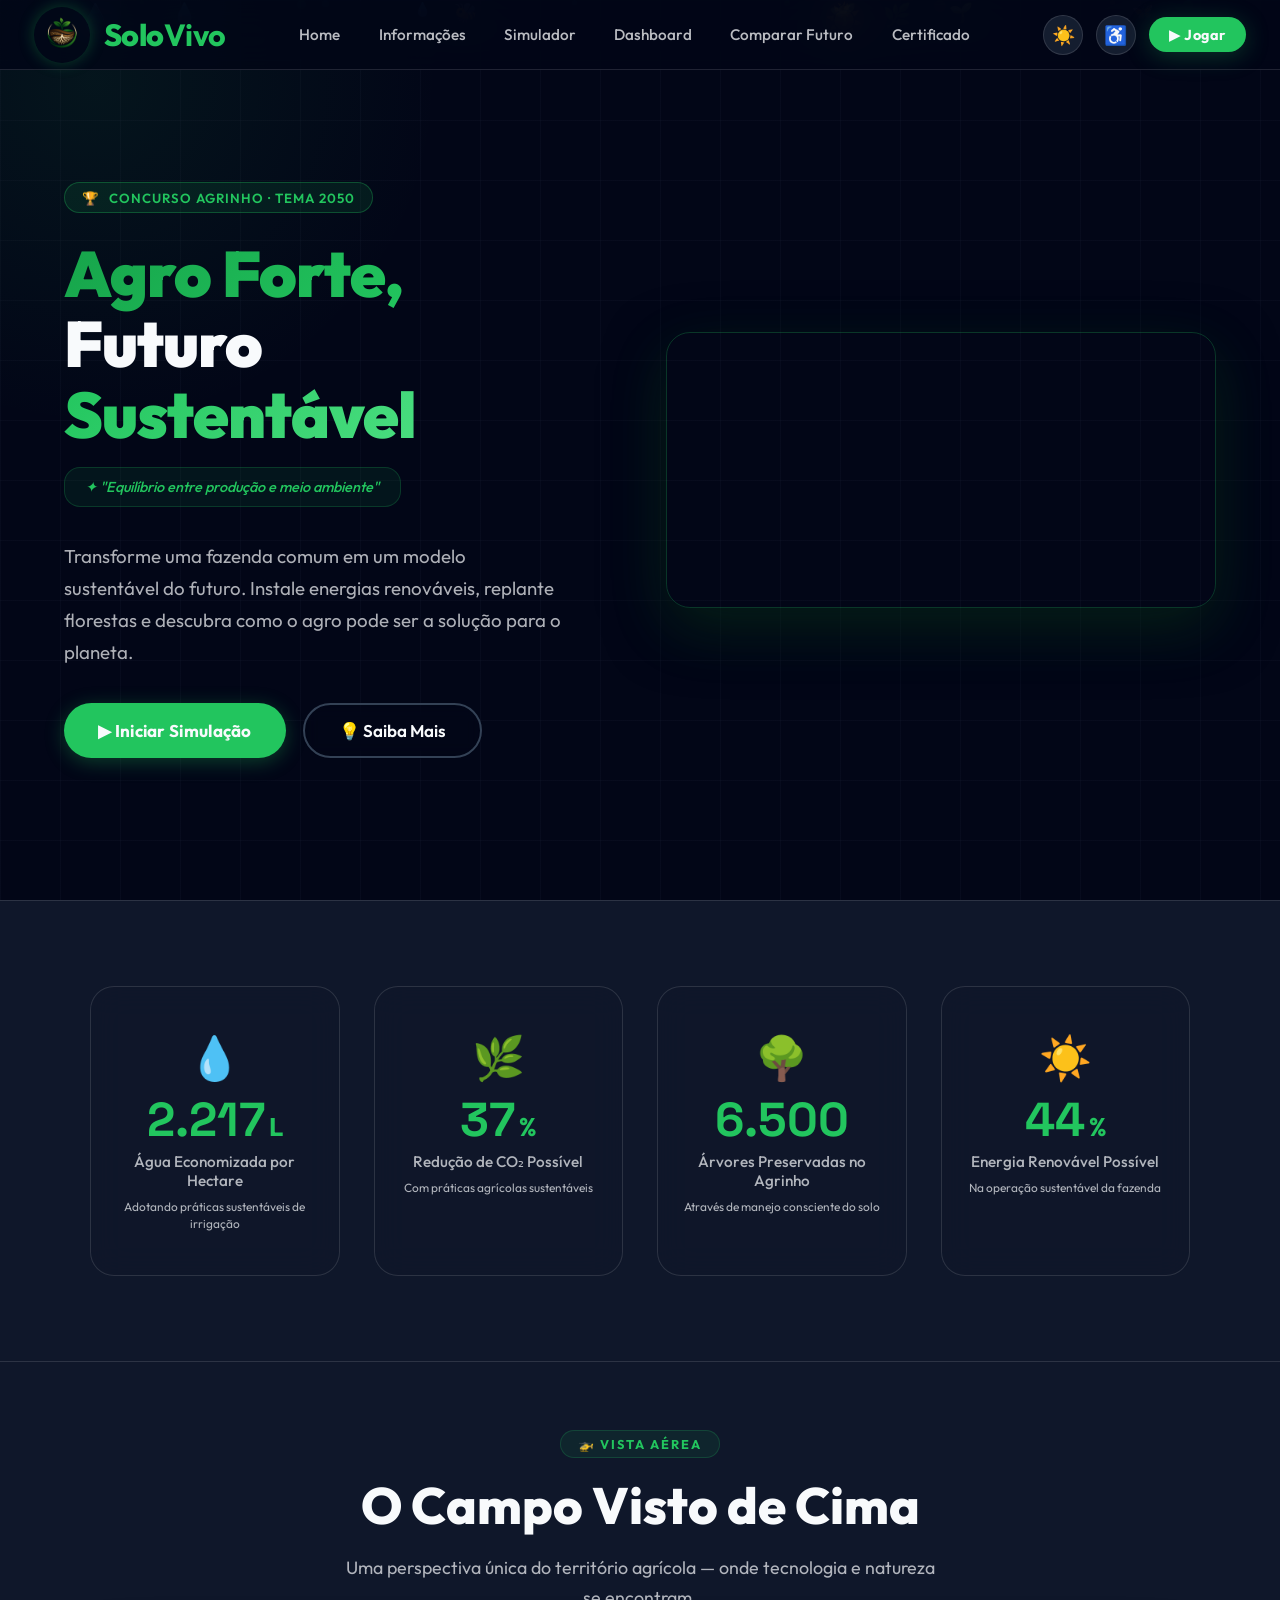
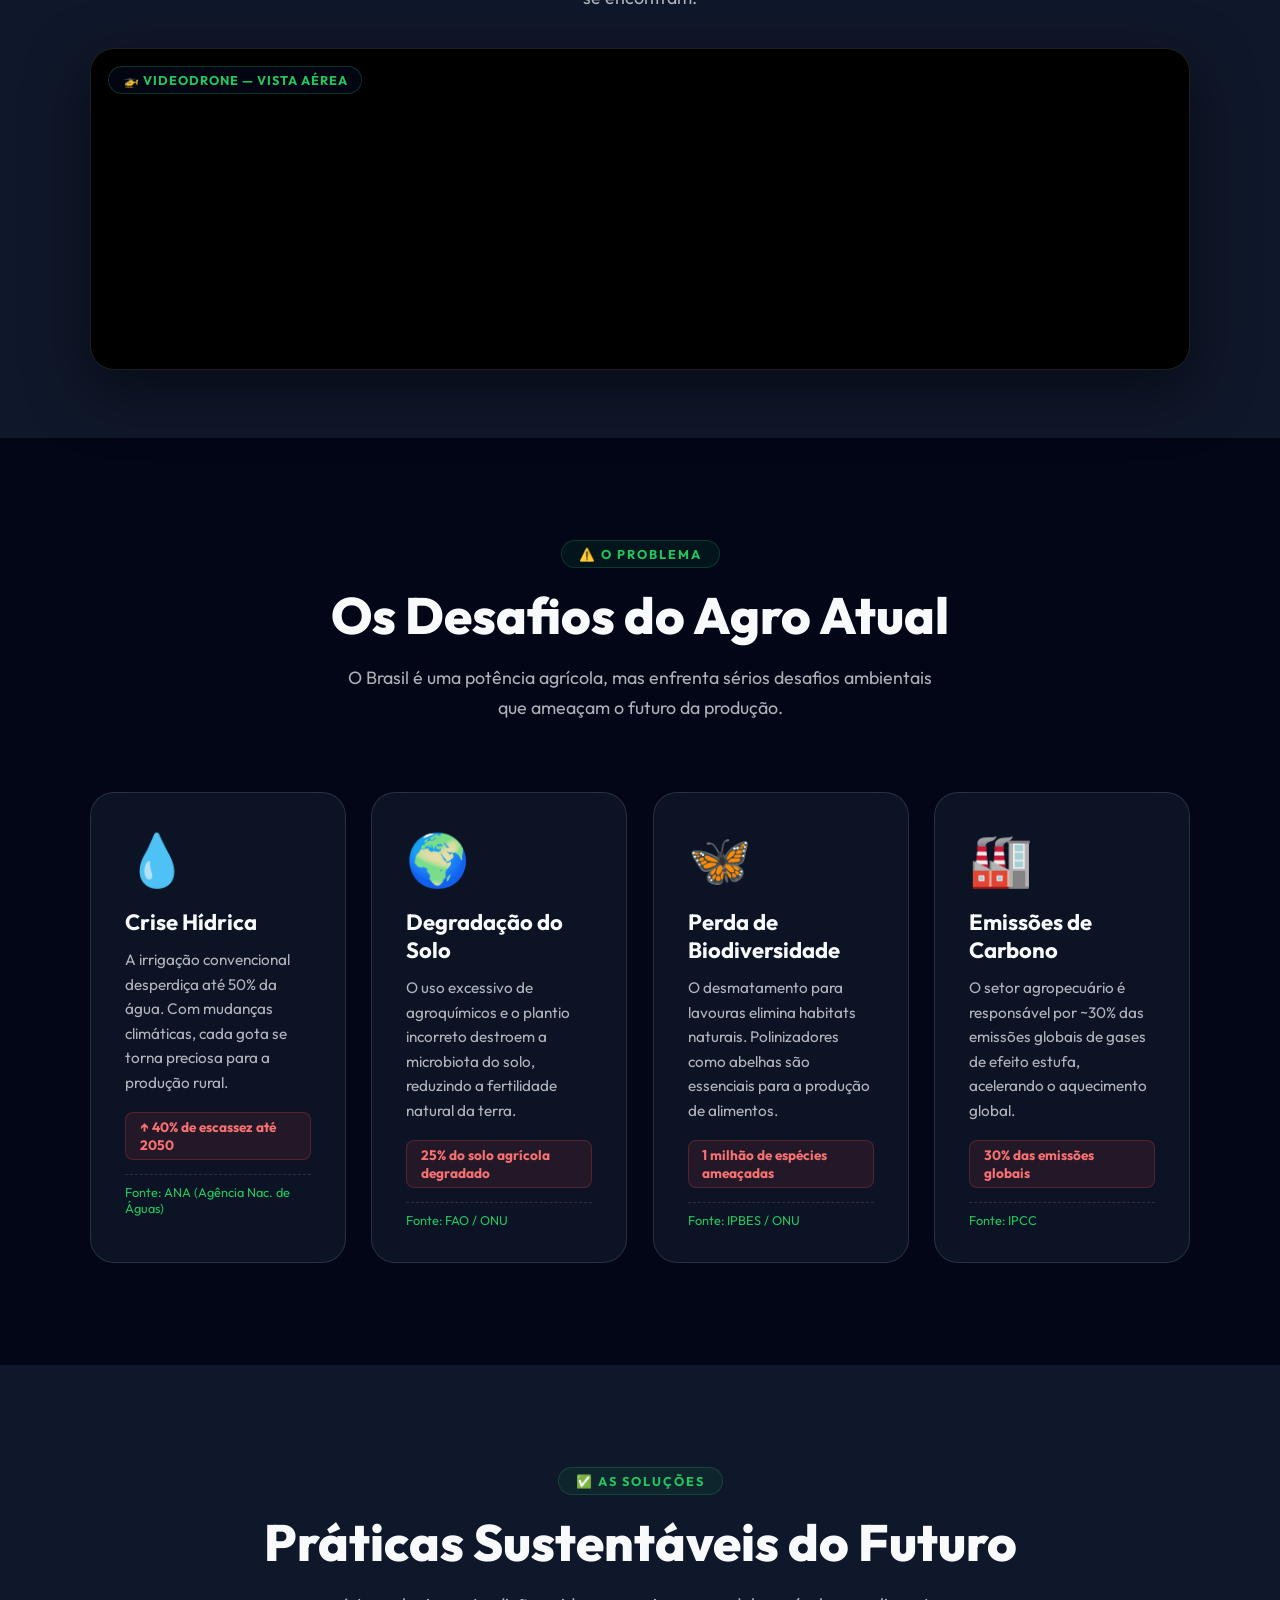
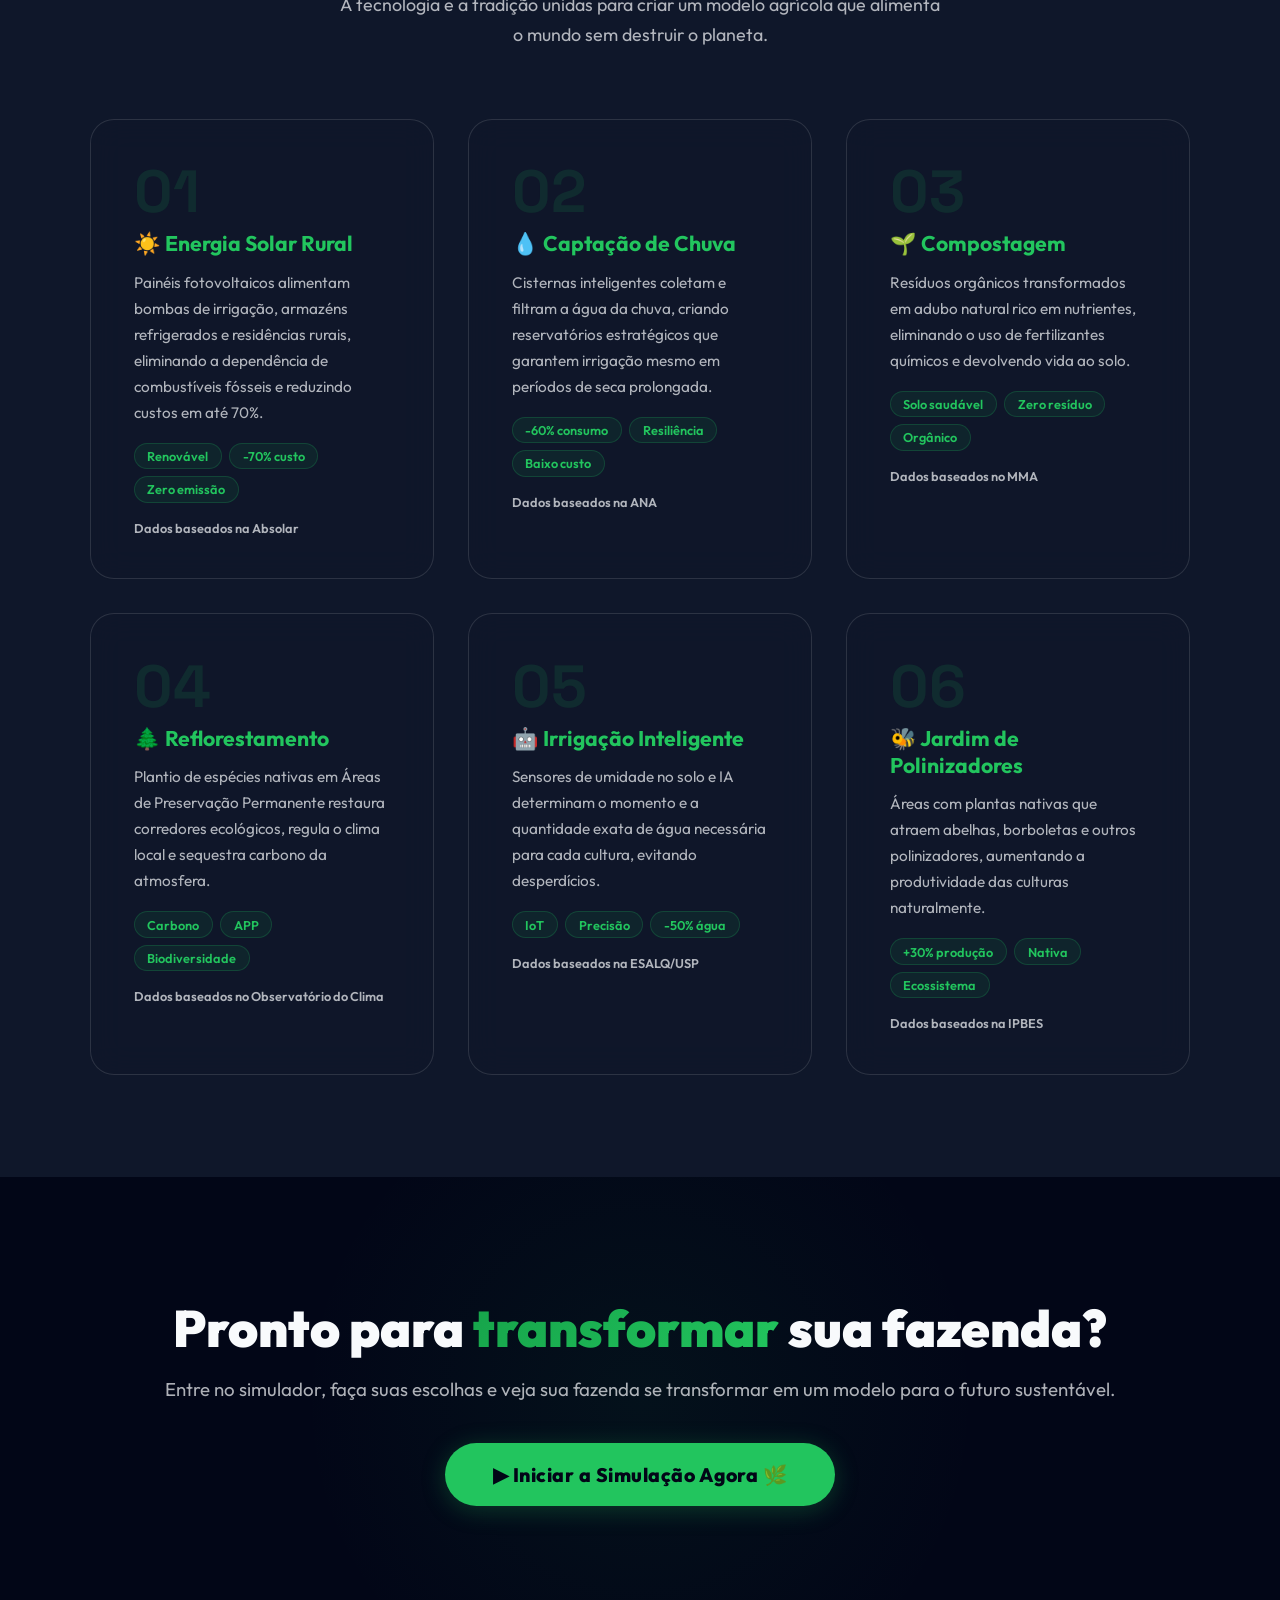
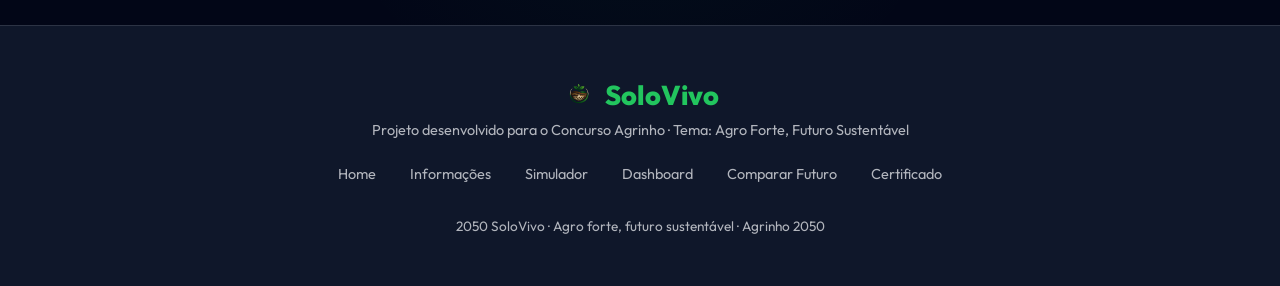
==== index.html @ 71904c52 "html" ====
<!DOCTYPE html>
<html lang="pt-BR" data-theme="dark">

<head>
  <meta charset="UTF-8">
  <meta name="viewport" content="width=device-width, initial-scale=1.0">
  <meta name="description"
    content="SoloVivo — Tecnologia e sustentabilidade para o agro do futuro. Simulador interativo de práticas ecológicas para o Agrinho 2050.">
  <meta name="keywords"
    content="SoloVivo, Agrinho, sustentabilidade, agro, fazenda sustentável, meio ambiente, tecnologia verde">
  <title>SoloVivo — Agro Forte, Futuro Sustentável</title>
  <link rel="preconnect" href="https://fonts.googleapis.com">
  <link rel="preconnect" href="https://fonts.gstatic.com" crossorigin>
  <link rel="preload" as="style" onload="this.onload=null;this.rel='stylesheet'"
    href="https://fonts.googleapis.com/css2?family=Outfit:wght@400;600;700;800;900&family=Space+Grotesk:wght@400;600;700&display=swap">
  <noscript>
    <link rel="stylesheet"
      href="https://fonts.googleapis.com/css2?family=Outfit:wght@400;600;700;800;900&family=Space+Grotesk:wght@400;600;700&display=swap">
  </noscript>
  <link rel="stylesheet" href="css/Style.css">
</head>

<body>

  <div class="loader-screen" id="loaderScreen">
    <div class="loader-particles">
      <span class="lp">🌱</span>
      <span class="lp">🍃</span>
      <span class="lp">☀️</span>
      <span class="lp">💧</span>
      <span class="lp">🌿</span>
      <span class="lp">🌾</span>
      <span class="lp">🦋</span>
      <span class="lp">🐝</span>
    </div>
    <div class="loader-ring">
      <div class="loader-ring-inner"></div>
      <div class="loader-logo"><img src="imagens/Logo.png" alt="SoloVivo"></div>
    </div>
    <div class="loader-brand">
      <span class="loader-brand-solo">Solo</span><span class="loader-brand-vivo">Vivo</span>
    </div>
    <div class="loader-tagline">Agro Forte, Futuro Sustentável</div>
    <div class="loader-bar">
      <div class="loader-fill"></div>
    </div>
    <div class="loader-dots">
      <span></span><span></span><span></span>
    </div>
  </div>

  <nav class="navbar" id="mainNavbar">
    <div class="navbar-logo">
      <img src="imagens/Logo.png" alt="SoloVivo" class="logo-icon">
      <span>Solo<strong class="logo-text-bold">Vivo</strong></span>
    </div>
      <ul class="navbar-menu" id="navMenu">
        <li><a href="Index.html" class="active">Home</a></li>
        <li><a href="paginas/Informacoes.html">Informações</a></li>
        <li><a href="paginas/Simulador.html">Simulador</a></li>
        <li><a href="paginas/Dashboard.html">Dashboard</a></li>
        <li><a href="paginas/Futuro.html">Comparar Futuro</a></li>
        <li><a href="paginas/Certificado.html">Certificado</a></li>
      </ul>
    <div class="navbar-actions">
      <button class="btn-theme" id="themeToggle" title="Alternar tema">☀️</button>
      <button class="btn-a11y-toggle" id="a11yToggle" aria-label="Acessibilidade">♿</button>
      <a href="paginas/Simulador.html" class="btn-nav-cta">▶ Jogar</a>
      <div class="hamburger" id="hamburger" onclick="toggleMenu()">
        <span></span><span></span><span></span>
      </div>
    </div>
  </nav>

  <div class="a11y-bar" id="a11yBar">
    <span class="a11y-label">♿ Acessibilidade</span>
    <div class="a11y-group">
      <span class="a11y-label" style="font-size:0.65rem">Texto:</span>
      <button class="a11y-btn" id="a11yFontDown" title="Diminuir fonte">A-</button>
      <button class="a11y-btn" id="a11yFontRst" title="Tamanho padrão">A</button>
      <button class="a11y-btn" id="a11yFontUp" title="Aumentar fonte">A+</button>
    </div>
    <div class="a11y-divider"></div>
    <div class="a11y-group">
      <span class="a11y-label" style="font-size:0.65rem">Contraste:</span>
      <button class="a11y-btn" id="a11yNormalContrast">Normal</button>
      <button class="a11y-btn" id="a11yHighContrast">Alto Contraste</button>
    </div>
    <div class="a11y-divider"></div>
    <div class="a11y-group">
      <span class="a11y-label" style="font-size:0.65rem">Leitura:</span>
      <button class="a11y-btn" id="a11yReadingOff">Padrão</button>
      <button class="a11y-btn" id="a11yReading">Modo Leitura</button>
    </div>
    <div class="a11y-divider"></div>
    <div class="tts-panel" id="ttsPanel">
      <div class="tts-header">
        <span class="a11y-label" style="font-size:0.65rem">🔊 Voz:</span>
        <span class="tts-status" id="ttsStatus" data-state="idle">—</span>
      </div>
      <div class="tts-progress-bar"><div class="tts-progress-fill" id="ttsProgress"></div></div>
      <div class="tts-controls">
        <button class="tts-btn" id="ttsPlay" title="Iniciar leitura">▶ Ler</button>
        <button class="tts-btn" id="ttsPause" title="Pausar">⏸</button>
        <button class="tts-btn" id="ttsStop" title="Parar">⏹</button>
      </div>
      <div class="tts-settings">
        <div class="tts-setting-row">
          <span class="tts-setting-label">Voz</span>
          <select class="tts-select" id="ttsVoiceSelect"></select>
        </div>
        <div class="tts-setting-row">
          <span class="tts-setting-label">Velocidade</span>
          <input class="tts-slider" id="ttsRateSlider" type="range" min="0.5" max="2" step="0.1" value="1">
          <span class="tts-rate-label" id="ttsRateLabel">1x</span>
        </div>
      </div>
    </div>
  </div>


  <section class="hero-video-section" id="home">
    <div class="hero-grid-bg"></div>
    <div class="hero-particles" id="heroParticles"></div>
    <div class="hero-left reveal-left">
      <div class="hero-badge">
        <span>🏆</span>
        <span>Concurso Agrinho · Tema 2050</span>
      </div>
      <h1 class="hero-title">
        <span class="highlight">Agro Forte,</span><br>
        Futuro<br>
        <span class="highlight-blue">Sustentável</span>
      </h1>
      <div class="hero-theme-tag">
        ✦ "Equilíbrio entre produção e meio ambiente"
      </div>
      <p class="hero-subtitle">
        Transforme uma fazenda comum em um modelo sustentável do futuro.
        Instale energias renováveis, replante florestas e descubra como
        o agro pode ser a solução para o planeta.
      </p>
      <div class="hero-buttons">
        <a href="paginas/Simulador.html" class="btn-primary" id="btnStartSim">
          ▶ Iniciar Simulação
        </a>
        <a href="#problems" class="btn-secondary">
          💡 Saiba Mais
        </a>
      </div>
    </div>
    <div class="hero-video-right reveal-right">
      <div class="hero-video-container">
        <video autoplay loop muted playsinline>
          <source src="assets/VideoAnimacaoPalavras.mp4" type="video/mp4">
          Seu navegador não suporta vídeos.
        </video>
      </div>
    </div>
  </section>

  <section class="stats-section" id="stats">
    <div class="stats-grid">
      <div class="stat-card reveal delay-1">
        <div class="stat-icon">💧</div>
        <div>
          <span class="stat-number counter" data-target="4200">0</span>
          <span class="stat-suffix">L</span>
        </div>
        <div class="stat-label">Água Economizada por Hectare</div>
        <div style="font-size:0.7rem;color:var(--text-muted);margin-top:0.5rem;line-height:1.4">
          Adotando práticas sustentáveis de irrigação
        </div>
      </div>
      <div class="stat-card reveal delay-2">
        <div class="stat-icon">🌿</div>
        <div>
          <span class="stat-number counter" data-target="73">0</span>
          <span class="stat-suffix">%</span>
        </div>
        <div class="stat-label">Redução de CO₂ Possível</div>
        <div style="font-size:0.7rem;color:var(--text-muted);margin-top:0.5rem;line-height:1.4">
          Com práticas agrícolas sustentáveis
        </div>
      </div>
      <div class="stat-card reveal delay-3">
        <div class="stat-icon">🌳</div>
        <div>
          <span class="stat-number counter" data-target="12500">0</span>
        </div>
        <div class="stat-label">Árvores Preservadas no Agrinho</div>
        <div style="font-size:0.7rem;color:var(--text-muted);margin-top:0.5rem;line-height:1.4">
          Através de manejo consciente do solo
        </div>
      </div>
      <div class="stat-card reveal delay-4">
        <div class="stat-icon">☀️</div>
        <div>
          <span class="stat-number counter" data-target="85">0</span>
          <span class="stat-suffix">%</span>
        </div>
        <div class="stat-label">Energia Renovável Possível</div>
        <div style="font-size:0.7rem;color:var(--text-muted);margin-top:0.5rem;line-height:1.4">
          Na operação sustentável da fazenda
        </div>
      </div>
    </div>
  </section>


  <section style="padding:4rem 5%;background:var(--bg-secondary)">
    <div style="max-width:1100px;margin:0 auto">
      <div class="section-header reveal" style="margin-bottom:2rem">
        <div class="section-tag">🚁 Vista Aérea</div>
        <h2 class="section-title">O Campo Visto de Cima</h2>
        <p class="section-subtitle">Uma perspectiva única do território agrícola — onde tecnologia e natureza se
          encontram.</p>
      </div>
      <div class="drone-video-deco reveal">
        <span class="drone-video-deco-label">🚁 VideoDrone — Vista Aérea</span>
        <video autoplay loop muted playsinline>
          <source src="assets/VideoDrone.mp4" type="video/mp4">
          Seu navegador não suporta vídeos.
        </video>
      </div>
    </div>
  </section>

  <section class="problems-section" id="problems">
    <div class="section-header reveal">
      <div class="section-tag">⚠️ O Problema</div>
      <h2 class="section-title">Os Desafios do Agro Atual</h2>
      <p class="section-subtitle">O Brasil é uma potência agrícola, mas enfrenta sérios desafios ambientais que ameaçam
        o futuro da produção.</p>
    </div>
    <div class="problems-grid">
      <div class="problem-card reveal delay-1">
        <span class="problem-icon">💧</span>
        <h3>Crise Hídrica</h3>
        <p>A irrigação convencional desperdiça até 50% da água. Com mudanças climáticas, cada gota se torna preciosa
          para a produção rural.</p>
        <span class="problem-stat">↑ 40% de escassez até 2050</span>
        <div style="font-size:0.75rem;color:var(--verde-destaque);margin-top:0.8rem;border-top:1px dashed var(--border-color);padding-top:0.5rem">Fonte: ANA (Agência Nac. de Águas)</div>
      </div>
      <div class="problem-card reveal delay-2">
        <span class="problem-icon">🌍</span>
        <h3>Degradação do Solo</h3>
        <p>O uso excessivo de agroquímicos e o plantio incorreto destroem a microbiota do solo, reduzindo a fertilidade
          natural da terra.</p>
        <span class="problem-stat">25% do solo agrícola degradado</span>
        <div style="font-size:0.75rem;color:var(--verde-destaque);margin-top:0.8rem;border-top:1px dashed var(--border-color);padding-top:0.5rem">Fonte: FAO / ONU</div>
      </div>
      <div class="problem-card reveal delay-3">
        <span class="problem-icon">🦋</span>
        <h3>Perda de Biodiversidade</h3>
        <p>O desmatamento para lavouras elimina habitats naturais. Polinizadores como abelhas são essenciais para a
          produção de alimentos.</p>
        <span class="problem-stat">1 milhão de espécies ameaçadas</span>
        <div style="font-size:0.75rem;color:var(--verde-destaque);margin-top:0.8rem;border-top:1px dashed var(--border-color);padding-top:0.5rem">Fonte: IPBES / ONU</div>
      </div>
      <div class="problem-card reveal delay-4">
        <span class="problem-icon">🏭</span>
        <h3>Emissões de Carbono</h3>
        <p>O setor agropecuário é responsável por ~30% das emissões globais de gases de efeito estufa, acelerando o
          aquecimento global.</p>
        <span class="problem-stat">30% das emissões globais</span>
        <div style="font-size:0.75rem;color:var(--verde-destaque);margin-top:0.8rem;border-top:1px dashed var(--border-color);padding-top:0.5rem">Fonte: IPCC</div>
      </div>
    </div>
  </section>

  <section class="solutions-section" id="solutions">
    <div class="section-header reveal">
      <div class="section-tag">✅ As Soluções</div>
      <h2 class="section-title">Práticas Sustentáveis do Futuro</h2>
      <p class="section-subtitle">A tecnologia e a tradição unidas para criar um modelo agrícola que alimenta o mundo
        sem destruir o planeta.</p>
    </div>
    <div class="solutions-grid">
      <div class="solution-card reveal delay-1">
        <div class="card-glow"></div>
        <div class="solution-num">01</div>
        <h3>☀️ Energia Solar Rural</h3>
        <p>Painéis fotovoltaicos alimentam bombas de irrigação, armazéns refrigerados e residências rurais, eliminando a
          dependência de combustíveis fósseis e reduzindo custos em até 70%.</p>
        <div class="solution-tags">
          <span class="tag">Renovável</span>
          <span class="tag">-70% custo</span>
          <span class="tag">Zero emissão</span>
        </div>
        <div style="font-size:0.75rem;color:var(--text-muted);margin-top:1rem;font-weight:600">Dados baseados na Absolar</div>
      </div>
      <div class="solution-card reveal delay-2">
        <div class="card-glow"></div>
        <div class="solution-num">02</div>
        <h3>💧 Captação de Chuva</h3>
        <p>Cisternas inteligentes coletam e filtram a água da chuva, criando reservatórios estratégicos que garantem
          irrigação mesmo em períodos de seca prolongada.</p>
        <div class="solution-tags">
          <span class="tag">-60% consumo</span>
          <span class="tag">Resiliência</span>
          <span class="tag">Baixo custo</span>
        </div>
        <div style="font-size:0.75rem;color:var(--text-muted);margin-top:1rem;font-weight:600">Dados baseados na ANA</div>
      </div>
      <div class="solution-card reveal delay-3">
        <div class="card-glow"></div>
        <div class="solution-num">03</div>
        <h3>🌱 Compostagem</h3>
        <p>Resíduos orgânicos transformados em adubo natural rico em nutrientes, eliminando o uso de fertilizantes
          químicos e devolvendo vida ao solo.</p>
        <div class="solution-tags">
          <span class="tag">Solo saudável</span>
          <span class="tag">Zero resíduo</span>
          <span class="tag">Orgânico</span>
        </div>
        <div style="font-size:0.75rem;color:var(--text-muted);margin-top:1rem;font-weight:600">Dados baseados no MMA</div>
      </div>
      <div class="solution-card reveal delay-4">
        <div class="card-glow"></div>
        <div class="solution-num">04</div>
        <h3>🌲 Reflorestamento</h3>
        <p>Plantio de espécies nativas em Áreas de Preservação Permanente restaura corredores ecológicos, regula o clima
          local e sequestra carbono da atmosfera.</p>
        <div class="solution-tags">
          <span class="tag">Carbono</span>
          <span class="tag">APP</span>
          <span class="tag">Biodiversidade</span>
        </div>
        <div style="font-size:0.75rem;color:var(--text-muted);margin-top:1rem;font-weight:600">Dados baseados no Observatório do Clima</div>
      </div>
      <div class="solution-card reveal delay-1">
        <div class="card-glow"></div>
        <div class="solution-num">05</div>
        <h3>🤖 Irrigação Inteligente</h3>
        <p>Sensores de umidade no solo e IA determinam o momento e a quantidade exata de água necessária para cada
          cultura, evitando desperdícios.</p>
        <div class="solution-tags">
          <span class="tag">IoT</span>
          <span class="tag">Precisão</span>
          <span class="tag">-50% água</span>
        </div>
        <div style="font-size:0.75rem;color:var(--text-muted);margin-top:1rem;font-weight:600">Dados baseados na ESALQ/USP</div>
      </div>
      <div class="solution-card reveal delay-2">
        <div class="card-glow"></div>
        <div class="solution-num">06</div>
        <h3>🐝 Jardim de Polinizadores</h3>
        <p>Áreas com plantas nativas que atraem abelhas, borboletas e outros polinizadores, aumentando a produtividade
          das culturas naturalmente.</p>
        <div class="solution-tags">
          <span class="tag">+30% produção</span>
          <span class="tag">Nativa</span>
          <span class="tag">Ecossistema</span>
        </div>
        <div style="font-size:0.75rem;color:var(--text-muted);margin-top:1rem;font-weight:600">Dados baseados na IPBES</div>
      </div>
    </div>
  </section>

  <section class="cta-section">
    <h2 class="reveal">Pronto para <span
        style="background:var(--grad-green);-webkit-background-clip:text;-webkit-text-fill-color:transparent;background-clip:text;">transformar</span>
      sua fazenda?</h2>
    <p class="reveal delay-1">Entre no simulador, faça suas escolhas e veja sua fazenda se transformar em um modelo para
      o futuro sustentável.</p>
    <a href="paginas/Simulador.html" class="btn-cta-big reveal delay-2">
      ▶ Iniciar a Simulação Agora 🌿
    </a>
  </section>

  <footer>
    <div class="footer-logo">
      <img src="imagens/Logo.png" alt="SoloVivo" style="width:36px;height:36px;border-radius:50%;object-fit:cover"> SoloVivo
    </div>
    <p class="footer-text">Projeto desenvolvido para o Concurso Agrinho · Tema: Agro Forte, Futuro Sustentável</p>
    <div class="footer-links">
      <a href="Index.html">Home</a>
      <a href="paginas/Informacoes.html">Informações</a>
      <a href="paginas/Simulador.html">Simulador</a>
      <a href="paginas/Dashboard.html">Dashboard</a>
      <a href="paginas/Futuro.html">Comparar Futuro</a>
      <a href="paginas/Certificado.html">Certificado</a>
    </div>
    <p style="text-align:center;font-size:0.8rem;color:var(--text-muted);margin-top:2rem">2050 SoloVivo · Agro forte, futuro sustentável · Agrinho 2050</p>
  </footer>

  <script src="js/Main.js" defer></script>
  <script src="js/Acessibilidade.js" defer></script>
</body>

</html>
---- css/Style.css ----
:root {
  --azul-escuro: #0F172A;
  --azul-ardosia: #334155;
  --verde-destaque: #22C55E;
  --branco-suave: #F8FAFC;
  --preto-profundo: #020617;
  --verde-hover: #16A34A;
  --verde-glow: rgba(34, 197, 94, 0.4);
  --verde-subtle: rgba(34, 197, 94, 0.08);
  --verde-border: rgba(34, 197, 94, 0.25);
  --bg-primary: #020617;
  --bg-secondary: #0F172A;
  --bg-card: rgba(15, 23, 42, 0.8);
  --bg-glass: rgba(34, 197, 94, 0.06);
  --text-primary: #F8FAFC;
  --text-secondary: rgba(248, 250, 252, 0.75);
  --text-muted: rgba(248, 250, 252, 0.70);
  --border-color: rgba(255, 255, 255, 0.12);
  --border-hover: rgba(34, 197, 94, 0.5);
  --grad-hero: linear-gradient(135deg, #020617 0%, #0F172A 50%, #0a1628 100%);
  --grad-green: linear-gradient(135deg, #16A34A, #22C55E);
  --grad-sky: linear-gradient(135deg, #1e3a5f, #334155);
  --grad-gold: linear-gradient(135deg, #78350f, #f59e0b);
  --grad-card: linear-gradient(135deg, rgba(15, 23, 42, 0.6), rgba(34, 197, 94, 0.05));
  --grad-subtle: linear-gradient(135deg, #020617, #0F172A);
  --shadow-sm: 0 2px 12px rgba(0, 0, 0, 0.3);
  --shadow-md: 0 8px 32px rgba(0, 0, 0, 0.4);
  --shadow-lg: 0 20px 60px rgba(0, 0, 0, 0.5);
  --shadow-glow: 0 0 40px rgba(34, 197, 94, 0.3);
  --shadow-green: 0 4px 24px rgba(34, 197, 94, 0.25);
  --font-main: 'Outfit', sans-serif;
  --font-accent: 'Space Grotesk', sans-serif;
  --transition: all 0.3s cubic-bezier(0.4, 0, 0.2, 1);
  --transition-slow: all 0.6s cubic-bezier(0.4, 0, 0.2, 1);
  --radius-sm: 8px;
  --radius-md: 16px;
  --radius-lg: 24px;
  --radius-xl: 40px;
}

*,
*::before,
*::after {
  margin: 0;
  padding: 0;
  box-sizing: border-box;
}

html {
  scroll-behavior: smooth;
}

body {
  font-family: var(--font-main);
  font-size: 17px;
  background: var(--bg-primary);
  color: var(--text-primary);
  overflow-x: hidden;
  transition: background 0.4s, color 0.4s;
}

[data-theme="light"] {
  --bg-primary: #F1F5F9;
  --bg-secondary: #E2E8F0;
  --bg-card: rgba(255, 255, 255, 0.95);
  --bg-glass: rgba(34, 197, 94, 0.08);
  --text-primary: #0F172A;
  --text-secondary: #1E293B;
  --text-muted: #334155;
  --verde-destaque: #15803d;
  --border-color: rgba(15, 23, 42, 0.15);
  --border-hover: rgba(21, 128, 61, 0.5);
  --preto-profundo: #F8FAFC;
  --azul-escuro: #CBD5E1;
  --azul-ardosia: #64748B;
  --branco-suave: #0F172A;
  --verde-vivo: #16A34A;
  --shadow-sm: 0 2px 12px rgba(0, 0, 0, 0.1);
  --shadow-md: 0 8px 32px rgba(0, 0, 0, 0.15);
  --shadow-lg: 0 20px 60px rgba(0, 0, 0, 0.2);
  --grad-sky: linear-gradient(135deg, #0EA5E9, #38BDF8);
  --grad-gold: linear-gradient(135deg, #D97706, #F59E0B);
  --grad-hero: linear-gradient(135deg, #F1F5F9 0%, #E2E8F0 50%, #CBD5E1 100%);
  --bg-modal: rgba(255, 255, 255, 0.98);
}

[data-theme="light"] .navbar {
  background: rgba(241, 245, 249, 0.92);
  border-bottom-color: rgba(15, 23, 42, 0.12);
}

[data-theme="light"] .navbar-logo,
[data-theme="light"] .navbar-menu a {
  color: #0F172A;
}

[data-theme="light"] .navbar-menu a:hover,
[data-theme="light"] .navbar-menu a.active {
  color: var(--verde-destaque);
  background: rgba(34, 197, 94, 0.1);
}

[data-theme="light"] .btn-theme {
  background: rgba(15, 23, 42, 0.08);
  color: #0F172A;
  border-color: rgba(15, 23, 42, 0.15);
}

[data-theme="light"] .hero,
[data-theme="light"] .hero-video-section {
  background: linear-gradient(135deg, #E2E8F0 0%, #F1F5F9 100%);
}

[data-theme="light"] .hero-title,
[data-theme="light"] .hero-subtitle {
  color: #0F172A;
}

[data-theme="light"] .hero-subtitle {
  color: #334155;
}

[data-theme="light"] .stat-card {
  background: rgba(255, 255, 255, 0.95);
  border-color: rgba(15, 23, 42, 0.1);
  box-shadow: 0 4px 20px rgba(0, 0, 0, 0.08);
}

[data-theme="light"] .stat-number,
[data-theme="light"] .stat-suffix {
  color: #0F172A;
}

[data-theme="light"] .stat-label {
  color: #334155;
}

[data-theme="light"] .section-title {
  color: #0F172A;
}

[data-theme="light"] .section-subtitle {
  color: #475569;
}

[data-theme="light"] .problem-card,
[data-theme="light"] .solution-card {
  background: rgba(255, 255, 255, 0.95);
  border-color: rgba(15, 23, 42, 0.1);
}

[data-theme="light"] .problem-card h3,
[data-theme="light"] .solution-card h3 {
  color: #0F172A;
}

[data-theme="light"] .problem-card p,
[data-theme="light"] .solution-card p {
  color: #334155;
}

[data-theme="light"] .stats-section {
  background: #E2E8F0;
  border-color: rgba(15, 23, 42, 0.1);
}

[data-theme="light"] footer {
  background: #F1F5F9;
  color: #0F172A;
  border-top-color: rgba(15, 23, 42, 0.1);
}

[data-theme="light"] .footer-logo {
  color: var(--verde-destaque);
}

[data-theme="light"] .footer-text {
  color: #475569;
}

[data-theme="light"] .footer-links a {
  color: #475569;
}

[data-theme="light"] .footer-copy {
  color: rgba(15, 23, 42, 0.4);
  border-top-color: rgba(15, 23, 42, 0.1);
}

[data-theme="light"] .cta-section {
  background: linear-gradient(135deg, #E8F5E9 0%, #F1F8E9 50%, #E8F5E9 100%);
  color: #0F172A;
}

[data-theme="light"] .cta-section h2 {
  color: #0F172A;
}

[data-theme="light"] .cta-section p {
  color: #334155;
}

[data-theme="light"] .cta-section::before {
  background: radial-gradient(circle, rgba(34, 197, 94, 0.12) 0%, transparent 60%);
}

[data-theme="light"] .problems-section {
  background: #F1F5F9;
}

[data-theme="light"] .solutions-section {
  background: #E2E8F0;
}

[data-theme="light"] .hero-badge {
  background: rgba(34, 197, 94, 0.12);
  border-color: rgba(34, 197, 94, 0.35);
  color: #15803d;
}

[data-theme="light"] .hero-theme-tag {
  background: rgba(34, 197, 94, 0.1);
  border-color: rgba(34, 197, 94, 0.25);
  color: #15803d;
}

[data-theme="light"] .problem-stat {
  background: rgba(239, 68, 68, 0.08);
  border-color: rgba(239, 68, 68, 0.2);
  color: #dc2626;
}

[data-theme="light"] .solution-num {
  color: rgba(34, 197, 94, 0.2);
}

[data-theme="light"] .tag {
  background: rgba(34, 197, 94, 0.1);
  border-color: rgba(34, 197, 94, 0.25);
  color: #15803d;
}

a {
  text-decoration: none;
  color: inherit;
}

img {
  max-width: 100%;
  display: block;
}

button {
  cursor: pointer;
  border: none;
  background: none;
  font-family: inherit;
}

::-webkit-scrollbar {
  width: 6px;
}

::-webkit-scrollbar-track {
  background: var(--preto-profundo);
}

::-webkit-scrollbar-thumb {
  background: var(--verde-destaque);
  border-radius: 3px;
}

::-webkit-scrollbar-thumb:hover {
  background: var(--verde-hover);
}

.navbar {
  position: fixed;
  top: 0;
  left: 0;
  right: 0;
  z-index: 1000;
  display: flex;
  align-items: center;
  justify-content: space-between;
  padding: 0 2rem;
  height: 70px;
  background: rgba(2, 6, 23, 0.85);
  backdrop-filter: blur(20px);
  -webkit-backdrop-filter: blur(20px);
  border-bottom: 1px solid var(--border-color);
  transition: var(--transition);
}

.navbar-logo {
  display: flex;
  align-items: center;
  gap: 0.8rem;
  font-size: 1.8rem;
  font-weight: 800;
  color: var(--verde-destaque);
  letter-spacing: -0.5px;
}

.navbar-logo .logo-icon {
  width: 56px;
  height: 56px;
  border-radius: 50%;
  object-fit: cover;
  box-shadow: 0 0 16px rgba(34, 197, 94, 0.3);
}

.navbar-logo .logo-text-bold {
  color: var(--verde-destaque);
}

.navbar-menu {
  display: flex;
  align-items: center;
  gap: 0.25rem;
  list-style: none;
}

.navbar-menu a {
  display: block;
  padding: 0.45rem 1rem;
  border-radius: var(--radius-sm);
  font-weight: 500;
  font-size: 0.9rem;
  color: var(--text-secondary);
  transition: var(--transition);
  position: relative;
}

.navbar-menu a::after {
  content: '';
  position: absolute;
  bottom: 0;
  left: 50%;
  transform: translateX(-50%);
  width: 0;
  height: 2px;
  background: var(--verde-destaque);
  border-radius: 2px;
  transition: var(--transition);
}

.navbar-menu a:hover,
.navbar-menu a.active {
  color: var(--verde-destaque);
  background: var(--bg-glass);
}

.navbar-menu a:hover::after,
.navbar-menu a.active::after {
  width: 60%;
}

.navbar-actions {
  display: flex;
  align-items: center;
  gap: 0.75rem;
}

.btn-theme {
  width: 40px;
  height: 40px;
  border-radius: 50%;
  background: rgba(51, 65, 85, 0.4);
  border: 1px solid var(--border-color);
  color: var(--text-primary);
  font-size: 1.1rem;
  display: flex;
  align-items: center;
  justify-content: center;
  transition: var(--transition);
}

.btn-theme:hover {
  background: var(--verde-destaque);
  border-color: var(--verde-destaque);
  color: var(--preto-profundo);
  transform: rotate(20deg);
}

.btn-nav-cta {
  padding: 0.5rem 1.2rem;
  background: var(--verde-destaque);
  color: #F8FAFC;
  border-radius: var(--radius-xl);
  font-weight: 700;
  font-size: 0.85rem;
  letter-spacing: 0.5px;
  transition: var(--transition);
  box-shadow: var(--shadow-green);
}

.btn-nav-cta:hover {
  transform: translateY(-2px) scale(1.05);
  box-shadow: 0 6px 30px rgba(34, 197, 94, 0.5);
}

.hamburger {
  display: none;
  flex-direction: column;
  gap: 5px;
  width: 30px;
  padding: 4px;
  cursor: pointer;
}

.hamburger span {
  display: block;
  height: 2px;
  background: var(--text-primary);
  border-radius: 2px;
  transition: var(--transition);
}

.hero {
  min-height: 100vh;
  display: grid;
  grid-template-columns: 1fr 1fr;
  align-items: center;
  gap: 3rem;
  padding: 100px 5% 60px;
  background: var(--preto-profundo);
  position: relative;
  overflow: hidden;
}

.hero::before {
  content: '';
  position: absolute;
  top: -30%;
  left: -20%;
  width: 700px;
  height: 700px;
  background: radial-gradient(circle, rgba(34, 197, 94, 0.08) 0%, transparent 70%);
  pointer-events: none;
  animation: heroGlowFloat 8s ease-in-out infinite;
}

.hero::after {
  content: '';
  position: absolute;
  bottom: -20%;
  right: -10%;
  width: 500px;
  height: 500px;
  background: radial-gradient(circle, rgba(51, 65, 85, 0.15) 0%, transparent 70%);
  pointer-events: none;
  animation: heroGlowFloat 10s ease-in-out infinite reverse;
}

@keyframes heroGlowFloat {

  0%,
  100% {
    transform: translate(0, 0);
  }

  50% {
    transform: translate(30px, -20px);
  }
}

.hero-grid-bg {
  position: absolute;
  inset: 0;
  background-image:
    linear-gradient(rgba(51, 65, 85, 0.1) 1px, transparent 1px),
    linear-gradient(90deg, rgba(51, 65, 85, 0.1) 1px, transparent 1px);
  background-size: 60px 60px;
  pointer-events: none;
}

.hero-particles {
  position: absolute;
  inset: 0;
  pointer-events: none;
  overflow: hidden;
}

.particle {
  position: absolute;
  border-radius: 50%;
  animation: particleFloat linear infinite;
  opacity: 0.3;
}

@keyframes particleFloat {
  0% {
    transform: translateY(100vh) rotate(0deg);
    opacity: 0;
  }

  10% {
    opacity: 0.3;
  }

  90% {
    opacity: 0.3;
  }

  100% {
    transform: translateY(-100px) rotate(720deg);
    opacity: 0;
  }
}

.hero-left {
  position: relative;
  z-index: 2;
}

.hero-badge {
  display: inline-flex;
  align-items: center;
  gap: 0.5rem;
  padding: 0.4rem 1rem;
  background: rgba(34, 197, 94, 0.1);
  border: 1px solid rgba(34, 197, 94, 0.3);
  border-radius: var(--radius-xl);
  font-size: 0.78rem;
  font-weight: 600;
  color: var(--verde-destaque);
  letter-spacing: 1px;
  text-transform: uppercase;
  margin-bottom: 1.5rem;
  animation: badgePulse 2s ease-in-out infinite;
}

@keyframes badgePulse {

  0%,
  100% {
    box-shadow: 0 0 0 0 rgba(34, 197, 94, 0.3);
  }

  50% {
    box-shadow: 0 0 0 8px rgba(34, 197, 94, 0);
  }
}

.hero-title {
  font-size: clamp(2.2rem, 5vw, 3.8rem);
  font-weight: 900;
  line-height: 1.1;
  margin-bottom: 1rem;
  letter-spacing: -1px;
  color: var(--branco-suave);
}

.hero-title .highlight {
  background: var(--grad-green);
  -webkit-background-clip: text;
  -webkit-text-fill-color: transparent;
  background-clip: text;
}

.hero-title .highlight-blue {
  background: linear-gradient(135deg, #22C55E, #4ade80);
  -webkit-background-clip: text;
  -webkit-text-fill-color: transparent;
  background-clip: text;
}

.hero-subtitle {
  font-size: 1.1rem;
  color: var(--text-muted);
  line-height: 1.7;
  margin-bottom: 2rem;
  max-width: 500px;
  font-weight: 400;
}

.hero-theme-tag {
  display: inline-block;
  padding: 0.6rem 1.2rem;
  background: rgba(34, 197, 94, 0.08);
  border: 1px solid rgba(34, 197, 94, 0.2);
  border-radius: var(--radius-md);
  font-size: 0.85rem;
  color: var(--verde-destaque);
  font-weight: 500;
  margin-bottom: 2rem;
  font-style: italic;
}

.hero-buttons {
  display: flex;
  gap: 1rem;
  flex-wrap: wrap;
}

.btn-primary {
  display: inline-flex;
  align-items: center;
  gap: 0.6rem;
  padding: 0.9rem 2rem;
  background: var(--verde-destaque);
  color: #F8FAFC;
  border-radius: var(--radius-xl);
  font-weight: 700;
  font-size: 1rem;
  letter-spacing: 0.3px;
  transition: var(--transition);
  box-shadow: 0 4px 20px rgba(34, 197, 94, 0.3);
  position: relative;
  overflow: hidden;
}

.btn-primary::before {
  content: '';
  position: absolute;
  inset: 0;
  background: linear-gradient(rgba(255, 255, 255, 0.15), transparent);
  opacity: 0;
  transition: var(--transition);
}

.btn-primary:hover {
  transform: translateY(-3px) scale(1.03);
  box-shadow: 0 8px 40px rgba(34, 197, 94, 0.5);
}

.btn-primary:hover::before {
  opacity: 1;
}

.btn-secondary {
  display: inline-flex;
  align-items: center;
  gap: 0.6rem;
  padding: 0.9rem 2rem;
  background: transparent;
  color: var(--branco-suave);
  border: 2px solid var(--azul-ardosia);
  border-radius: var(--radius-xl);
  font-weight: 600;
  font-size: 1rem;
  transition: var(--transition);
  backdrop-filter: blur(8px);
}

.btn-secondary:hover {
  background: var(--azul-ardosia);
  color: var(--branco-suave);
  transform: translateY(-3px);
  box-shadow: var(--shadow-sm);
}

.hero-right {
  position: relative;
  z-index: 2;
  display: flex;
  align-items: center;
  justify-content: center;
}

.farm-scene {
  width: 100%;
  max-width: 560px;
  position: relative;
}

.farm-svg-container {
  width: 100%;
  aspect-ratio: 4/3;
  position: relative;
  filter: drop-shadow(0 20px 60px rgba(34, 197, 94, 0.15));
  animation: farmFloat 6s ease-in-out infinite;
  border-radius: var(--radius-lg);
  overflow: hidden;
}

@keyframes farmFloat {

  0%,
  100% {
    transform: translateY(0);
  }

  50% {
    transform: translateY(-12px);
  }
}

.stats-section {
  padding: 5rem 5%;
  background: var(--azul-escuro);
  border-top: 1px solid var(--border-color);
  border-bottom: 1px solid var(--border-color);
}

.stats-grid {
  display: grid;
  grid-template-columns: repeat(auto-fit, minmax(180px, 1fr));
  gap: 2rem;
  max-width: 1100px;
  margin: 0 auto;
}

.stat-card {
  text-align: center;
  padding: 2.5rem 1.5rem;
  background: var(--bg-card);
  backdrop-filter: blur(16px);
  border: 1px solid var(--border-color);
  border-radius: var(--radius-lg);
  transition: var(--transition);
  position: relative;
  overflow: hidden;
}

.stat-card::before {
  content: '';
  position: absolute;
  top: 0;
  left: 0;
  right: 0;
  height: 3px;
  background: var(--grad-green);
  transform: scaleX(0);
  transition: var(--transition);
}

.stat-card:hover {
  transform: translateY(-8px);
  box-shadow: var(--shadow-glow);
  border-color: var(--verde-border);
}

.stat-card:hover::before {
  transform: scaleX(1);
}

.stat-icon {
  font-size: 2.5rem;
  margin-bottom: 0.75rem;
}

.stat-number {
  font-size: 2.8rem;
  font-weight: 900;
  color: var(--verde-destaque);
  line-height: 1;
  font-family: var(--font-accent);
}

.stat-suffix {
  font-size: 1.5rem;
  font-weight: 700;
  color: var(--verde-destaque);
}

.stat-label {
  font-size: 0.9rem;
  color: var(--text-muted);
  margin-top: 0.5rem;
  font-weight: 500;
}

.problems-section {
  padding: 6rem 5%;
  background: var(--preto-profundo);
}

.section-header {
  text-align: center;
  margin-bottom: 4rem;
}

.section-tag {
  display: inline-block;
  padding: 0.3rem 1rem;
  background: rgba(34, 197, 94, 0.08);
  border: 1px solid rgba(34, 197, 94, 0.2);
  border-radius: var(--radius-xl);
  font-size: 0.75rem;
  font-weight: 700;
  color: var(--verde-destaque);
  letter-spacing: 2px;
  text-transform: uppercase;
  margin-bottom: 1rem;
}

.section-title {
  font-size: clamp(1.8rem, 4vw, 3rem);
  font-weight: 800;
  line-height: 1.2;
  margin-bottom: 1rem;
  color: var(--branco-suave);
}

.section-subtitle {
  font-size: 1.05rem;
  color: var(--text-muted);
  max-width: 600px;
  margin: 0 auto;
  line-height: 1.7;
}

.problems-grid {
  display: grid;
  grid-template-columns: repeat(auto-fit, minmax(250px, 1fr));
  gap: 1.5rem;
  max-width: 1100px;
  margin: 0 auto;
}

.problem-card {
  padding: 2rem;
  background: var(--bg-card);
  backdrop-filter: blur(16px);
  border: 1px solid var(--border-color);
  border-radius: var(--radius-lg);
  transition: var(--transition);
  cursor: pointer;
  position: relative;
  overflow: hidden;
}

.problem-card::after {
  content: '';
  position: absolute;
  inset: 0;
  background: var(--grad-card);
  opacity: 0;
  transition: var(--transition);
}

.problem-card:hover {
  transform: translateY(-10px) scale(1.02);
  box-shadow: var(--shadow-md);
  border-color: var(--border-hover);
}

.problem-card:hover::after {
  opacity: 1;
}

.problem-icon {
  font-size: 3rem;
  margin-bottom: 1rem;
  display: block;
  position: relative;
  z-index: 1;
}

.problem-card h3 {
  font-size: 1.3rem;
  font-weight: 700;
  margin-bottom: 0.75rem;
  position: relative;
  z-index: 1;
  color: var(--branco-suave);
}

.problem-card p {
  font-size: 0.9rem;
  color: var(--text-muted);
  line-height: 1.6;
  position: relative;
  z-index: 1;
}

.problem-stat {
  display: inline-block;
  margin-top: 1rem;
  padding: 0.3rem 0.8rem;
  background: rgba(239, 68, 68, 0.1);
  border: 1px solid rgba(239, 68, 68, 0.25);
  border-radius: var(--radius-sm);
  font-size: 0.8rem;
  font-weight: 700;
  color: #f87171;
  position: relative;
  z-index: 1;
}

.solutions-section {
  padding: 6rem 5%;
  background: var(--azul-escuro);
}

.solutions-grid {
  display: grid;
  grid-template-columns: repeat(auto-fit, minmax(300px, 1fr));
  gap: 2rem;
  max-width: 1100px;
  margin: 0 auto;
}

.solution-card {
  padding: 2.5rem;
  background: var(--bg-card);
  backdrop-filter: blur(16px);
  border: 1px solid var(--border-color);
  border-radius: var(--radius-lg);
  transition: var(--transition);
  position: relative;
  overflow: hidden;
}

.solution-card .card-glow {
  position: absolute;
  top: -50%;
  left: -50%;
  width: 200%;
  height: 200%;
  background: radial-gradient(circle at center, rgba(34, 197, 94, 0.04) 0%, transparent 60%);
  opacity: 0;
  transition: var(--transition-slow);
}

.solution-card:hover {
  transform: translateY(-8px);
  box-shadow: var(--shadow-glow);
  border-color: var(--verde-border);
}

.solution-card:hover .card-glow {
  opacity: 1;
}

.solution-num {
  font-size: 3.5rem;
  font-weight: 900;
  color: rgba(34, 197, 94, 0.12);
  font-family: var(--font-accent);
  line-height: 1;
  margin-bottom: 0.5rem;
}

.solution-card h3 {
  font-size: 1.25rem;
  font-weight: 700;
  margin-bottom: 0.75rem;
  color: var(--verde-destaque);
}

.solution-card p {
  font-size: 0.9rem;
  color: var(--text-muted);
  line-height: 1.7;
}

.solution-tags {
  display: flex;
  flex-wrap: wrap;
  gap: 0.4rem;
  margin-top: 1rem;
}

.tag {
  padding: 0.25rem 0.75rem;
  background: rgba(34, 197, 94, 0.08);
  border: 1px solid rgba(34, 197, 94, 0.2);
  border-radius: var(--radius-xl);
  font-size: 0.75rem;
  font-weight: 600;
  color: var(--verde-destaque);
}

.cta-section {
  padding: 7rem 5%;
  background: var(--preto-profundo);
  text-align: center;
  position: relative;
  overflow: hidden;
}

.cta-section::before {
  content: '';
  position: absolute;
  top: 50%;
  left: 50%;
  transform: translate(-50%, -50%);
  width: 800px;
  height: 800px;
  background: radial-gradient(circle, rgba(34, 197, 94, 0.06) 0%, transparent 60%);
  pointer-events: none;
}

.cta-section h2 {
  font-size: clamp(2rem, 4vw, 3.5rem);
  font-weight: 900;
  margin-bottom: 1rem;
  position: relative;
  color: var(--branco-suave);
}

[data-theme="light"] .cta-section h2 {
  color: #0F172A;
}

.cta-section p {
  font-size: 1.1rem;
  color: var(--text-muted);
  margin-bottom: 2.5rem;
  position: relative;
}

.btn-cta-big {
  display: inline-flex;
  align-items: center;
  gap: 0.75rem;
  padding: 1.1rem 2.8rem;
  background: var(--verde-destaque);
  color: var(--preto-profundo);
  border-radius: var(--radius-xl);
  font-size: 1.15rem;
  font-weight: 800;
  letter-spacing: 0.5px;
  transition: var(--transition);
  box-shadow: var(--shadow-green);
  position: relative;
}

.btn-cta-big:hover {
  transform: translateY(-4px) scale(1.04);
  box-shadow: 0 8px 40px rgba(34, 197, 94, 0.5);
}

footer {
  padding: 3rem 5%;
  background: var(--azul-escuro);
  border-top: 1px solid var(--border-color);
  text-align: center;
}

.footer-logo {
  font-size: 1.6rem;
  font-weight: 800;
  color: var(--verde-destaque);
  margin-bottom: 0.5rem;
  display: flex;
  align-items: center;
  justify-content: center;
  gap: 0.5rem;
}

.footer-logo img {
  width: 32px;
  height: 32px;
  border-radius: 50%;
}

.footer-text {
  font-size: 0.85rem;
  color: var(--text-muted);
  margin-bottom: 1.5rem;
}

.footer-links {
  display: flex;
  justify-content: center;
  gap: 2rem;
  flex-wrap: wrap;
  margin-bottom: 2rem;
}

.footer-links a {
  font-size: 0.85rem;
  color: var(--text-muted);
  transition: var(--transition);
}

.footer-links a:hover {
  color: var(--verde-destaque);
}

.footer-copy {
  font-size: 0.78rem;
  color: var(--text-muted);
  border-top: 1px solid var(--border-color);
  padding-top: 1.5rem;
  margin-top: 1.5rem;
}

.container {
  max-width: 1200px;
  margin: 0 auto;
  padding: 0 2rem;
}

.reveal {
  opacity: 0;
  transform: translateY(40px);
  transition: opacity 0.7s ease, transform 0.7s ease;
}

.reveal.visible {
  opacity: 1;
  transform: translateY(0);
}

.reveal-left {
  opacity: 0;
  transform: translateX(-60px);
  transition: opacity 0.7s ease, transform 0.7s ease;
}

.reveal-left.visible {
  opacity: 1;
  transform: translateX(0);
}

.reveal-right {
  opacity: 0;
  transform: translateX(60px);
  transition: opacity 0.7s ease, transform 0.7s ease;
}

.reveal-right.visible {
  opacity: 1;
  transform: translateX(0);
}

.delay-1 {
  transition-delay: 0.1s;
}

.delay-2 {
  transition-delay: 0.2s;
}

.delay-3 {
  transition-delay: 0.3s;
}

.delay-4 {
  transition-delay: 0.4s;
}

@media (max-width: 1024px) {
  .hero {
    grid-template-columns: 1fr;
    text-align: center;
    padding: 120px 5% 60px;
  }

  .hero-subtitle {
    margin: 0 auto 2rem;
  }

  .hero-buttons {
    justify-content: center;
  }

  .hero-theme-tag {
    margin: 0 auto 2rem;
  }

  .hero-right {
    max-width: 400px;
    margin: 0 auto;
  }
}

@media (max-width: 768px) {

  .navbar-menu,
  .btn-nav-cta {
    display: none;
  }

  .hamburger {
    display: flex;
  }

  .navbar-menu.open {
    display: flex;
    flex-direction: column;
    position: fixed;
    top: 70px;
    left: 0;
    right: 0;
    background: var(--preto-profundo);
    border-bottom: 1px solid var(--border-color);
    padding: 1rem;
    gap: 0.25rem;
  }

  .stats-grid {
    grid-template-columns: repeat(2, 1fr);
  }

  .problems-grid {
    grid-template-columns: 1fr;
  }

  .solutions-grid {
    grid-template-columns: 1fr;
  }

  .hero-title {
    font-size: 2rem;
  }

  .a11y-bar {
    gap: 0.5rem;
    padding: 0.5rem 1rem;
  }

  .a11y-bar .a11y-label:first-child {
    display: none;
  }
}

@media (max-width: 480px) {
  .stats-grid {
    grid-template-columns: 1fr;
  }

  .hero-buttons {
    flex-direction: column;
    align-items: center;
  }

  .btn-primary,
  .btn-secondary {
    width: 100%;
    justify-content: center;
  }
}

.loader-screen {
  position: fixed;
  inset: 0;
  z-index: 9999;
  background: radial-gradient(ellipse at 30% 20%, rgba(34,197,94,0.12) 0%, transparent 50%),
              radial-gradient(ellipse at 80% 80%, rgba(56,189,248,0.08) 0%, transparent 50%),
              #020617;
  display: flex;
  flex-direction: column;
  align-items: center;
  justify-content: center;
  gap: 1rem;
  transition: opacity 0.7s ease, visibility 0.7s ease;
  overflow: hidden;
}

.loader-screen.hidden {
  opacity: 0;
  visibility: hidden;
  pointer-events: none;
}

.loader-particles {
  position: absolute;
  inset: 0;
  pointer-events: none;
  overflow: hidden;
}

.lp {
  position: absolute;
  font-size: 1.4rem;
  opacity: 0;
  animation: lpFloat 6s ease-in-out infinite;
  user-select: none;
}

.lp:nth-child(1) { left: 8%;  animation-delay: 0s;    animation-duration: 7s; }
.lp:nth-child(2) { left: 20%; animation-delay: 0.9s;  animation-duration: 9s; }
.lp:nth-child(3) { left: 35%; animation-delay: 1.8s;  animation-duration: 6s; }
.lp:nth-child(4) { left: 50%; animation-delay: 0.5s;  animation-duration: 8s; }
.lp:nth-child(5) { left: 65%; animation-delay: 2.2s;  animation-duration: 7.5s; }
.lp:nth-child(6) { left: 78%; animation-delay: 1.2s;  animation-duration: 6.5s; }
.lp:nth-child(7) { left: 88%; animation-delay: 3s;    animation-duration: 8.5s; }
.lp:nth-child(8) { left: 43%; animation-delay: 1.6s;  animation-duration: 9.5s; }

@keyframes lpFloat {
  0%   { transform: translateY(110vh) rotate(0deg);   opacity: 0; }
  10%  { opacity: 0.7; }
  90%  { opacity: 0.5; }
  100% { transform: translateY(-20vh) rotate(30deg);  opacity: 0; }
}

.loader-ring {
  position: relative;
  width: 110px;
  height: 110px;
  display: flex;
  align-items: center;
  justify-content: center;
  margin-bottom: 0.5rem;
}

.loader-ring-inner {
  position: absolute;
  inset: 0;
  border-radius: 50%;
  border: 3px solid transparent;
  border-top-color: var(--verde-destaque);
  border-right-color: rgba(34,197,94,0.3);
  animation: loaderSpin 1.2s linear infinite;
  box-shadow: 0 0 20px rgba(34,197,94,0.25);
}

.loader-ring-inner::after {
  content: '';
  position: absolute;
  inset: 6px;
  border-radius: 50%;
  border: 2px solid transparent;
  border-bottom-color: rgba(34,197,94,0.5);
  animation: loaderSpin 2s linear infinite reverse;
}

@keyframes loaderSpin {
  to { transform: rotate(360deg); }
}

.loader-logo {
  width: 72px;
  height: 72px;
  animation: loaderPulse 2.5s ease-in-out infinite;
  position: relative;
  z-index: 1;
}

.loader-logo img {
  width: 100%;
  height: 100%;
  border-radius: 50%;
  object-fit: cover;
  box-shadow: 0 0 24px rgba(34,197,94,0.5), 0 4px 16px rgba(0,0,0,0.4);
}

@keyframes loaderPulse {
  0%, 100% { transform: scale(1); }
  50%       { transform: scale(1.07); }
}

.loader-brand {
  font-size: 2.2rem;
  font-weight: 900;
  font-family: var(--font-accent);
  letter-spacing: -1px;
  line-height: 1;
  animation: loaderFadeUp 0.8s ease both;
}

.loader-brand-solo {
  color: #F8FAFC;
}

.loader-brand-vivo {
  color: var(--verde-destaque);
  text-shadow: 0 0 24px rgba(34,197,94,0.6);
}

.loader-tagline {
  font-size: 0.78rem;
  color: rgba(248,250,252,0.45);
  letter-spacing: 2px;
  text-transform: uppercase;
  font-weight: 500;
  animation: loaderFadeUp 0.8s 0.2s ease both;
}

@keyframes loaderFadeUp {
  from { opacity: 0; transform: translateY(12px); }
  to   { opacity: 1; transform: translateY(0); }
}

.loader-bar {
  width: 160px;
  height: 2px;
  background: rgba(255,255,255,0.07);
  border-radius: 2px;
  overflow: hidden;
  position: relative;
  margin-top: 0.5rem;
}

.loader-fill {
  position: absolute;
  top: 0; left: 0; bottom: 0;
  width: 40%;
  background: linear-gradient(90deg, transparent, var(--verde-destaque), rgba(34,197,94,0.4));
  border-radius: 2px;
  animation: loaderSweep 1.6s cubic-bezier(0.4, 0, 0.2, 1) infinite;
  box-shadow: 0 0 10px rgba(34,197,94,0.7);
}

@keyframes loaderSweep {
  0%   { transform: translateX(-200%); }
  100% { transform: translateX(400%); }
}

.loader-dots {
  display: flex;
  gap: 6px;
  align-items: center;
  margin-top: 0.25rem;
}

.loader-dots span {
  width: 5px;
  height: 5px;
  border-radius: 50%;
  background: rgba(34,197,94,0.6);
  animation: loaderDot 1.2s ease-in-out infinite;
}

.loader-dots span:nth-child(2) { animation-delay: 0.2s; }
.loader-dots span:nth-child(3) { animation-delay: 0.4s; }

@keyframes loaderDot {
  0%, 80%, 100% { transform: scale(0.6); opacity: 0.4; }
  40%           { transform: scale(1.2); opacity: 1; }
}

[data-theme="light"] .loader-screen {
  background: radial-gradient(ellipse at 30% 20%, rgba(34,197,94,0.15) 0%, transparent 50%),
              radial-gradient(ellipse at 80% 80%, rgba(56,189,248,0.1) 0%, transparent 50%),
              #F1F5F9;
}

[data-theme="light"] .loader-bar {
  background: rgba(15,23,42,0.08);
}

[data-theme="light"] .loader-brand-solo {
  color: #0F172A;
}

[data-theme="light"] .loader-tagline {
  color: rgba(15,23,42,0.45);
}

[data-theme="light"] .loader-dots span {
  background: rgba(22,163,74,0.7);
}

[data-theme="light"] .loader-logo img {
  box-shadow: 0 0 24px rgba(34,197,94,0.4), 0 4px 16px rgba(0,0,0,0.1);
}

.video-highlight-section {
  padding: 4rem 5%;
  background: var(--preto-profundo);
  display: flex;
  justify-content: center;
}

.video-container {
  position: relative;
  width: 100%;
  max-width: 1000px;
  border-radius: var(--radius-lg);
  overflow: hidden;
  border: 1px solid var(--border-color);
  box-shadow: var(--shadow-lg);
}

.main-highlight-video {
  width: 100%;
  display: block;
  object-fit: cover;
}

.video-overlay {
  position: absolute;
  bottom: 0;
  left: 0;
  right: 0;
  padding: 2rem;
  background: linear-gradient(to top, rgba(2, 6, 23, 0.9), transparent);
  color: var(--branco-suave);
  text-align: center;
}

.video-overlay h2 {
  font-size: 2rem;
  font-weight: 800;
  color: var(--verde-destaque);
  margin-bottom: 0.5rem;
}

.video-overlay p {
  font-size: 1rem;
  color: var(--text-secondary);
}



to {
  width: 100%;
}


.tooltip {
  position: relative;
}

.tooltip::after {
  content: attr(data-tip);
  position: absolute;
  bottom: calc(100% + 8px);
  left: 50%;
  transform: translateX(-50%);
  background: rgba(15, 23, 42, 0.95);
  color: var(--branco-suave);
  padding: 0.4rem 0.8rem;
  border-radius: var(--radius-sm);
  font-size: 0.78rem;
  white-space: nowrap;
  opacity: 0;
  pointer-events: none;
  transition: var(--transition);
  z-index: 100;
  border: 1px solid var(--border-color);
}

.tooltip:hover::after {
  opacity: 1;
}


.a11y-bar {
  position: fixed;
  top: 70px;
  left: 0;
  right: 0;
  z-index: 999;
  background: rgba(2, 6, 23, 0.97);
  backdrop-filter: blur(20px);
  -webkit-backdrop-filter: blur(20px);
  border-bottom: 1px solid var(--verde-border);
  padding: 0.6rem 1.5rem;
  display: flex;
  align-items: center;
  gap: 0.75rem;
  flex-wrap: wrap;
  transform: translateY(-110%);
  opacity: 0;
  pointer-events: none;
  transition: transform 0.3s cubic-bezier(0.4, 0, 0.2, 1), opacity 0.3s ease;
}

[data-theme="light"] .a11y-bar {
  background: rgba(241, 245, 249, 0.97);
  border-bottom-color: rgba(34, 197, 94, 0.3);
}

.a11y-bar.open {
  transform: translateY(0);
  opacity: 1;
  pointer-events: auto;
}

.a11y-label {
  font-size: 0.72rem;
  font-weight: 700;
  color: var(--verde-destaque);
  text-transform: uppercase;
  letter-spacing: 1px;
  white-space: nowrap;
}

.a11y-group {
  display: flex;
  align-items: center;
  gap: 0.35rem;
}

.a11y-btn {
  padding: 0.6rem 0.8rem;
  min-height: 44px;
  min-width: 44px;
  background: rgba(51, 65, 85, 0.4);
  border: 1px solid var(--border-color);
  border-radius: var(--radius-sm);
  color: var(--text-primary);
  font-size: 0.82rem;
  font-weight: 700;
  cursor: pointer;
  font-family: var(--font-main);
  transition: var(--transition);
  white-space: nowrap;
}

.a11y-btn:hover,
.a11y-btn.active {
  background: var(--verde-destaque);
  color: #020617;
  border-color: var(--verde-destaque);
}

.a11y-divider {
  width: 1px;
  height: 20px;
  background: var(--border-color);
  flex-shrink: 0;
}

.btn-a11y-toggle {
  width: 40px;
  height: 40px;
  border-radius: 50%;
  background: rgba(51, 65, 85, 0.4);
  border: 1px solid var(--border-color);
  color: var(--text-primary);
  font-size: 1.1rem;
  display: flex;
  align-items: center;
  justify-content: center;
  cursor: pointer;
  font-family: var(--font-main);
  transition: var(--transition);
}

.btn-a11y-toggle:hover,
.btn-a11y-toggle.active {
  background: var(--verde-destaque);
  border-color: var(--verde-destaque);
  color: #020617;
}

[data-theme="light"] .btn-a11y-toggle {
  background: rgba(15, 23, 42, 0.08);
  color: #0F172A;
  border-color: rgba(15, 23, 42, 0.15);
}


html[data-reading="sepia"] body::after {
  content: '';
  position: fixed;
  inset: 0;
  z-index: 9998;
  pointer-events: none;
  background: rgba(245, 222, 179, 0.08);
  backdrop-filter: sepia(0.3) contrast(1.05);
  -webkit-backdrop-filter: sepia(0.3) contrast(1.05);
}



[data-theme="dark"][data-a11y="high-contrast"],
[data-a11y="high-contrast"] {
  --bg-primary: #000000 !important;
  --bg-secondary: #000000 !important;
  --bg-card: #000000 !important;
  --bg-glass: #000000 !important;
  --text-primary: #ffffff !important;
  --text-secondary: #ffff00 !important;
  --text-muted: #ffffff !important;
  --border-color: #ffffff !important;
  --border-hover: #ffff00 !important;
  --verde-destaque: #ffff00 !important;
  --verde-vivo: #ffff00 !important;
  --verde-hover: #ffff00 !important;
  --preto-profundo: #000000 !important;
  --azul-escuro: #000000 !important;
  --azul-ardosia: #ffffff !important;
  --branco-suave: #000000 !important;
  --grad-hero: #000000 !important;
  --grad-green: #ffff00 !important;
  --grad-sky: #ffffff !important;
  --grad-gold: #ffff00 !important;
  --grad-card: #000000 !important;
  --grad-subtle: #000000 !important;
  --shadow-sm: none !important;
  --shadow-md: none !important;
  --shadow-lg: none !important;
  --shadow-glow: none !important;
  --shadow-green: none !important;
}


[data-theme="light"][data-a11y="high-contrast"] {
  --bg-primary: #ffffff !important;
  --bg-secondary: #ffffff !important;
  --bg-card: #ffffff !important;
  --bg-glass: #ffffff !important;
  --text-primary: #000000 !important;
  --text-secondary: #000000 !important;
  --text-muted: #000000 !important;
  --border-color: #000000 !important;
  --border-hover: #000000 !important;
  --verde-destaque: #000000 !important;
  --verde-vivo: #000000 !important;
  --verde-hover: #000000 !important;
  --preto-profundo: #ffffff !important;
  --azul-escuro: #ffffff !important;
  --azul-ardosia: #000000 !important;
  --branco-suave: #ffffff !important;
  --grad-hero: #ffffff !important;
  --grad-green: #000000 !important;
  --grad-sky: #000000 !important;
  --grad-gold: #000000 !important;
  --grad-card: #ffffff !important;
  --grad-subtle: #ffffff !important;
}


[data-a11y="high-contrast"] * {
  backdrop-filter: none !important;
  -webkit-backdrop-filter: none !important;
  box-shadow: none !important;
  text-shadow: none !important;
}

[data-a11y="high-contrast"] *:focus {
  outline: 4px solid var(--verde-destaque) !important;
  outline-offset: 4px !important;
}


[data-a11y="high-contrast"] .info-card,
[data-a11y="high-contrast"] .sim-edu-feature,
[data-a11y="high-contrast"] .sim-edu-wrapper,
[data-a11y="high-contrast"] .stat-card,
[data-a11y="high-contrast"] .problem-card,
[data-a11y="high-contrast"] .solution-card,
[data-a11y="high-contrast"] .feature-card,
[data-a11y="high-contrast"] .step-card,
[data-a11y="high-contrast"] .faq-item,
[data-a11y="high-contrast"] .dash-card,
[data-a11y="high-contrast"] .metric-card,
[data-a11y="high-contrast"] .cert-box,
[data-a11y="high-contrast"] .sim-panel-left,
[data-a11y="high-contrast"] .sim-panel-right,
[data-a11y="high-contrast"] .score-badge {
  border: 3px solid var(--border-color) !important;
  background: var(--bg-primary) !important;
}


[data-a11y="high-contrast"] .step-number,
[data-a11y="high-contrast"] .solution-num,
[data-a11y="high-contrast"] .dash-icon,
[data-a11y="high-contrast"] .info-card-icon,
[data-a11y="high-contrast"] .sim-edu-icon,
[data-a11y="high-contrast"] .problem-icon {
  background: var(--bg-primary) !important;
  color: var(--text-primary) !important;
  border: 3px solid var(--border-color) !important;
}


[data-a11y="high-contrast"] button,
[data-a11y="high-contrast"] .btn-primary,
[data-a11y="high-contrast"] .btn-nav-cta,
[data-a11y="high-contrast"] .btn-goto-dashboard,
[data-a11y="high-contrast"] .btn-reset-sim,
[data-a11y="high-contrast"] [class*="btn-dash"],
[data-a11y="high-contrast"] .sim-option.selected,
[data-a11y="high-contrast"] .sim-upgrade-btn,
[data-a11y="high-contrast"] .cert-btn,
[data-a11y="high-contrast"] .btn-cta-big,
[data-a11y="high-contrast"] .dash-tooltip,
[data-a11y="high-contrast"] .label-good,
[data-a11y="high-contrast"] .label-bad {
  background: var(--verde-destaque) !important;
  color: var(--bg-primary) !important;
  border: 3px solid var(--verde-destaque) !important;
  font-weight: 900 !important;
  text-shadow: none !important;
}

[data-a11y="high-contrast"] button:hover,
[data-a11y="high-contrast"] .btn-primary:hover,
[data-a11y="high-contrast"] .btn-nav-cta:hover,
[data-a11y="high-contrast"] .btn-goto-dashboard:hover,
[data-a11y="high-contrast"] .btn-reset-sim:hover,
[data-a11y="high-contrast"] [class*="btn-dash"]:hover,
[data-a11y="high-contrast"] .sim-option.selected:hover,
[data-a11y="high-contrast"] .sim-upgrade-btn:hover,
[data-a11y="high-contrast"] .cert-btn:hover,
[data-a11y="high-contrast"] .btn-cta-big:hover,
[data-a11y="high-contrast"] .dash-tooltip:hover,
[data-a11y="high-contrast"] .label-good:hover,
[data-a11y="high-contrast"] .label-bad:hover {
  background: var(--bg-primary) !important;
  color: var(--verde-destaque) !important;
  border: 3px solid var(--verde-destaque) !important;
}

[data-a11y="high-contrast"] .btn-secondary {
  background: var(--bg-primary) !important;
  color: var(--text-primary) !important;
  border: 3px solid var(--text-primary) !important;
}

[data-a11y="high-contrast"] .btn-secondary:hover {
  background: var(--text-primary) !important;
  color: var(--bg-primary) !important;
}

[data-a11y="high-contrast"] a {
  text-decoration: underline !important;
  text-decoration-thickness: 2px !important;
  color: var(--text-primary) !important;
}

[data-a11y="high-contrast"] a:hover {
  background: var(--text-primary) !important;
  color: var(--bg-primary) !important;
}

[data-a11y="high-contrast"] .navbar-menu a {
  text-decoration: none !important;
}

/* Remoção absoluta de gradientes e text-fill em todos os cabeçalhos */
[data-a11y="high-contrast"] h1,
[data-a11y="high-contrast"] h2,
[data-a11y="high-contrast"] h3,
[data-a11y="high-contrast"] h4,
[data-a11y="high-contrast"] h5,
[data-a11y="high-contrast"] h6,
[data-a11y="high-contrast"] h1 *,
[data-a11y="high-contrast"] h2 *,
[data-a11y="high-contrast"] h3 *,
[data-a11y="high-contrast"] .hero-title .highlight,
[data-a11y="high-contrast"] .hero-title .highlight-blue,
[data-a11y="high-contrast"] .info-title,
[data-a11y="high-contrast"] .sim-edu-title {
  background: none !important;
  -webkit-text-fill-color: currentColor !important;
  text-fill-color: currentColor !important;
  color: var(--verde-destaque) !important;
}

[data-a11y="high-contrast"] .tag,
[data-a11y="high-contrast"] .problem-stat,
[data-a11y="high-contrast"] .solution-num,
[data-a11y="high-contrast"] .hero-badge,
[data-a11y="high-contrast"] .hero-theme-tag {
  background: var(--bg-primary) !important;
  color: var(--text-primary) !important;
  border: 2px solid var(--text-primary) !important;
}

[data-a11y="high-contrast"] .drone-video-deco-label {
  background: var(--bg-primary) !important;
  color: var(--text-primary) !important;
  border: 2px solid var(--text-primary) !important;
}

[data-a11y="high-contrast"] .info-card-icon,
[data-a11y="high-contrast"] .sim-edu-icon {
  background: var(--bg-primary) !important;
  border: 3px solid var(--verde-destaque) !important;
}

[data-a11y="high-contrast"] .a11y-bar {
  border-top: 3px solid var(--border-color) !important;
}


.drone-video-deco {
  position: relative;
  width: 100%;
  border-radius: var(--radius-lg);
  overflow: hidden;
  border: 1px solid var(--border-color);
  box-shadow: var(--shadow-lg);
  background: #000;
}

.drone-video-deco video {
  width: 100%;
  display: block;
  max-height: 320px;
  object-fit: cover;
  opacity: 0.85;
}

.drone-video-deco-label {
  position: absolute;
  top: 1rem;
  left: 1rem;
  background: rgba(2, 6, 23, 0.75);
  backdrop-filter: blur(8px);
  border: 1px solid var(--verde-border);
  border-radius: var(--radius-xl);
  color: var(--verde-destaque);
  font-size: 0.75rem;
  font-weight: 700;
  padding: 0.3rem 0.8rem;
  letter-spacing: 1px;
  text-transform: uppercase;
}


.hero-video-section {
  min-height: 100vh;
  display: grid;
  grid-template-columns: 1fr 1fr;
  align-items: center;
  gap: 3rem;
  padding: 100px 5% 60px;
  background: var(--preto-profundo);
  position: relative;
  overflow: hidden;
}

.hero-video-section::before {
  content: '';
  position: absolute;
  top: -30%;
  left: -20%;
  width: 700px;
  height: 700px;
  background: radial-gradient(circle, rgba(34, 197, 94, 0.08) 0%, transparent 70%);
  pointer-events: none;
  animation: heroGlowFloat 8s ease-in-out infinite;
}

.hero-video-right {
  position: relative;
  z-index: 2;
  display: flex;
  align-items: center;
  justify-content: center;
}

.hero-video-container {
  width: 100%;
  max-width: 560px;
  border-radius: var(--radius-lg);
  overflow: hidden;
  border: 1px solid var(--verde-border);
  box-shadow: 0 20px 60px rgba(34, 197, 94, 0.15), var(--shadow-lg);
  animation: farmFloat 6s ease-in-out infinite;
  position: relative;
}

.hero-video-container video {
  width: 100%;
  display: block;
  object-fit: cover;
  max-height: 420px;
}

@media (max-width: 1024px) {
  .hero-video-section {
    grid-template-columns: 1fr;
    text-align: center;
    padding: 120px 5% 60px;
  }

  .hero-video-right {
    max-width: 500px;
    margin: 0 auto;
  }
}

@media (max-width: 768px) {
  .btn-a11y-toggle {
    display: flex;
    bottom: 2rem;
    right: 1.5rem;
  }
}


.tts-panel {
  display: flex;
  flex-direction: column;
  gap: 0.6rem;
  padding: 0.6rem 0;
  min-width: 0;
}

.tts-header {
  display: flex;
  align-items: center;
  gap: 0.5rem;
}

.tts-header .a11y-label {
  font-size: 0.65rem;
}

.tts-status {
  font-size: 0.68rem;
  font-weight: 600;
  padding: 0.18rem 0.55rem;
  border-radius: 99px;
  background: rgba(51, 65, 85, 0.4);
  border: 1px solid var(--border-color);
  color: var(--text-muted);
  white-space: nowrap;
  transition: var(--transition);
}

.tts-status[data-state="playing"] {
  background: rgba(34, 197, 94, 0.15);
  border-color: var(--verde-border);
  color: var(--verde-destaque);
}

.tts-status[data-state="paused"] {
  background: rgba(250, 204, 21, 0.12);
  border-color: rgba(250, 204, 21, 0.3);
  color: #ca8a04;
}

.tts-progress-bar {
  width: 100%;
  height: 3px;
  background: var(--border-color);
  border-radius: 2px;
  overflow: hidden;
}

.tts-progress-fill {
  height: 100%;
  width: 0%;
  background: var(--grad-green);
  border-radius: 2px;
  transition: width 0.5s linear;
}

.tts-controls {
  display: flex;
  gap: 0.35rem;
  align-items: center;
}

.tts-btn {
  display: flex;
  align-items: center;
  justify-content: center;
  padding: 0.6rem 0.8rem;
  min-height: 44px;
  min-width: 44px;
  border-radius: var(--radius-sm);
  background: rgba(51, 65, 85, 0.4);
  border: 1px solid var(--border-color);
  color: var(--text-primary);
  font-size: 0.85rem;
  cursor: pointer;
  font-family: var(--font-main);
  font-weight: 700;
  transition: var(--transition);
  white-space: nowrap;
  line-height: 1;
}

.tts-btn:hover {
  background: var(--verde-destaque);
  border-color: var(--verde-destaque);
  color: #020617;
}

.tts-btn.active {
  background: var(--verde-destaque);
  border-color: var(--verde-destaque);
  color: #020617;
}

.tts-btn:disabled {
  opacity: 0.4;
  cursor: not-allowed;
  pointer-events: none;
}

.tts-settings {
  display: flex;
  flex-direction: column;
  gap: 0.4rem;
}

.tts-setting-row {
  display: flex;
  align-items: center;
  gap: 0.5rem;
}

.tts-setting-label {
  font-size: 0.62rem;
  font-weight: 700;
  color: var(--verde-destaque);
  text-transform: uppercase;
  letter-spacing: 0.8px;
  white-space: nowrap;
  min-width: 52px;
}

.tts-select {
  flex: 1;
  padding: 0.22rem 0.4rem;
  background: rgba(51, 65, 85, 0.4);
  border: 1px solid var(--border-color);
  border-radius: var(--radius-sm);
  color: var(--text-primary);
  font-size: 0.72rem;
  font-family: var(--font-main);
  cursor: pointer;
  transition: var(--transition);
  min-width: 0;
}

.tts-select:focus {
  outline: none;
  border-color: var(--verde-destaque);
}

.tts-slider {
  flex: 1;
  -webkit-appearance: none;
  appearance: none;
  height: 4px;
  border-radius: 2px;
  background: var(--border-color);
  cursor: pointer;
  min-width: 0;
}

.tts-slider::-webkit-slider-thumb {
  -webkit-appearance: none;
  appearance: none;
  width: 14px;
  height: 14px;
  border-radius: 50%;
  background: var(--verde-destaque);
  cursor: pointer;
  transition: var(--transition);
}

.tts-slider::-moz-range-thumb {
  width: 14px;
  height: 14px;
  border-radius: 50%;
  background: var(--verde-destaque);
  border: none;
  cursor: pointer;
}

.tts-rate-label {
  font-size: 0.68rem;
  font-weight: 700;
  color: var(--text-muted);
  min-width: 28px;
  text-align: right;
}

[data-theme="light"] .tts-select {
  background: rgba(255, 255, 255, 0.9);
  color: #0F172A;
  border-color: rgba(15, 23, 42, 0.15);
}

[data-theme="light"] .tts-btn {
  background: rgba(15, 23, 42, 0.06);
  color: #0F172A;
  border-color: rgba(15, 23, 42, 0.15);
}

[data-theme="light"] .tts-btn:hover,
[data-theme="light"] .tts-btn.active {
  background: var(--verde-destaque);
  color: #020617;
  border-color: var(--verde-destaque);
}

[data-theme="light"] .tts-status {
  background: rgba(15, 23, 42, 0.06);
  color: #475569;
  border-color: rgba(15, 23, 42, 0.12);
}

[data-theme="light"] .tts-status[data-state="playing"] {
  background: rgba(34, 197, 94, 0.12);
  color: #15803d;
  border-color: rgba(34, 197, 94, 0.3);
}

.info-header {
  padding: 8rem 5% 4rem;
  text-align: center;
  background: var(--bg-secondary);
  border-bottom: 1px solid var(--border-color);
  position: relative;
  overflow: hidden;
}

.info-header::after {
  content: '';
  position: absolute;
  top: 0; left: 50%;
  transform: translateX(-50%);
  width: 100%; max-width: 1200px;
  height: 200px;
  background: radial-gradient(ellipse at top, rgba(34,197,94,0.15), transparent 70%);
  pointer-events: none;
}

.info-title {
  font-size: clamp(2.5rem, 5vw, 4rem);
  font-weight: 900;
  font-family: var(--font-accent);
  margin-bottom: 1.2rem;
  background: var(--grad-green);
  -webkit-background-clip: text;
  -webkit-text-fill-color: transparent;
  background-clip: text;
  line-height: 1.1;
}

.info-subtitle {
  font-size: 1.2rem;
  color: var(--text-muted);
  max-width: 700px;
  margin: 0 auto;
  line-height: 1.6;
}

.info-grid {
  display: grid;
  grid-template-columns: repeat(auto-fit, minmax(340px, 1fr));
  gap: 2.5rem;
  padding: 5rem 5%;
  max-width: 1400px;
  margin: 0 auto;
}

.info-card {
  background: var(--bg-card);
  border: 1px solid var(--border-color);
  border-radius: var(--radius-xl);
  padding: 3rem 2.5rem;
  transition: var(--transition-slow);
  display: flex;
  flex-direction: column;
  position: relative;
  overflow: hidden;
  backdrop-filter: blur(16px);
  -webkit-backdrop-filter: blur(16px);
  box-shadow: var(--shadow-sm);
}

.info-card::before {
  content: '';
  position: absolute;
  top: 0; left: 0; right: 0;
  height: 4px;
  background: var(--grad-green);
  opacity: 0;
  transform: scaleX(0);
  transform-origin: left;
  transition: var(--transition);
}

.info-card:hover {
  transform: translateY(-8px);
  box-shadow: var(--shadow-glow);
  border-color: var(--verde-border);
}

.info-card:hover::before {
  opacity: 1;
  transform: scaleX(1);
}

.info-card-icon {
  font-size: 2.8rem;
  margin-bottom: 2rem;
  display: flex;
  align-items: center;
  justify-content: center;
  width: 80px; height: 80px;
  background: var(--bg-glass);
  border-radius: 50%;
  box-shadow: inset 0 0 20px rgba(34,197,94,0.1);
  transition: transform 0.5s cubic-bezier(0.4, 0, 0.2, 1);
}

.info-card:hover .info-card-icon {
  transform: scale(1.1) rotate(-5deg);
  background: rgba(34,197,94,0.15);
}

.info-card-title {
  font-size: 1.6rem;
  font-weight: 800;
  margin-bottom: 1.2rem;
  color: var(--text-primary);
  line-height: 1.3;
}

.info-card-text {
  color: var(--text-secondary);
  line-height: 1.8;
  margin-bottom: 2.5rem;
  flex-grow: 1;
  font-size: 1.05rem;
}

.info-card-source {
  font-size: 0.85rem;
  color: var(--verde-destaque);
  border-top: 1px dashed var(--border-color);
  padding-top: 1.5rem;
  font-weight: 600;
  display: flex;
  align-items: center;
  gap: 0.5rem;
}

.info-card-source::before {
  content: '📚';
}

[data-theme="light"] .info-card {
  background: rgba(255,255,255,0.9);
  border-color: rgba(15,23,42,0.08);
  box-shadow: 0 10px 40px rgba(0,0,0,0.05);
}

[data-theme="light"] .info-card-title { color: #0F172A; }
[data-theme="light"] .info-card-text { color: #475569; }

.sim-edu-panel {
  padding: 5rem 5%;
  max-width: 1400px;
  margin: 0 auto;
}

.sim-edu-wrapper {
  background: var(--bg-card);
  border: 1px solid var(--verde-border);
  border-radius: var(--radius-xl);
  padding: 4rem;
  box-shadow: var(--shadow-lg);
  display: flex;
  flex-direction: column;
  gap: 3.5rem;
  position: relative;
  overflow: hidden;
  backdrop-filter: blur(20px);
}

.sim-edu-wrapper::before {
  content: '';
  position: absolute;
  top: -50%; left: -50%;
  width: 200%; height: 200%;
  background: radial-gradient(circle at center, rgba(34,197,94,0.05) 0%, transparent 60%);
  pointer-events: none;
}

.sim-edu-header {
  text-align: center;
  position: relative;
  z-index: 2;
}

.sim-edu-title {
  font-size: clamp(2rem, 4vw, 3rem);
  font-weight: 900;
  background: var(--grad-green);
  -webkit-background-clip: text;
  -webkit-text-fill-color: transparent;
  background-clip: text;
  margin-bottom: 1.2rem;
  font-family: var(--font-accent);
}

.sim-edu-desc {
  color: var(--text-secondary);
  font-size: 1.15rem;
  max-width: 800px;
  margin: 0 auto;
  line-height: 1.7;
}

.sim-edu-grid {
  display: grid;
  grid-template-columns: repeat(auto-fit, minmax(280px, 1fr));
  gap: 2rem;
  position: relative;
  z-index: 2;
}

.sim-edu-feature {
  background: var(--bg-secondary);
  padding: 2rem;
  border-radius: var(--radius-lg);
  border: 1px solid var(--border-color);
  transition: var(--transition);
  display: flex;
  flex-direction: column;
  gap: 1rem;
}

.sim-edu-feature:hover {
  transform: translateY(-5px);
  border-color: var(--verde-destaque);
  box-shadow: 0 10px 30px rgba(0,0,0,0.2);
}

.sim-edu-icon {
  font-size: 2rem;
  width: 60px; height: 60px;
  display: flex;
  align-items: center;
  justify-content: center;
  border-radius: var(--radius-md);
  margin-bottom: 0.5rem;
}

.icon-blue-bg { background: rgba(56,189,248,0.1); border: 1px solid rgba(56,189,248,0.3); }
.icon-gold-bg { background: rgba(250,204,21,0.1); border: 1px solid rgba(250,204,21,0.3); }
.icon-green-bg { background: rgba(34,197,94,0.1); border: 1px solid rgba(34,197,94,0.3); }
.icon-emerald-bg { background: rgba(16,185,129,0.1); border: 1px solid rgba(16,185,129,0.3); }

.sim-edu-feature h4 {
  font-size: 1.2rem;
  font-weight: 700;
  color: var(--text-primary);
}

.sim-edu-feature p {
  font-size: 0.95rem;
  color: var(--text-muted);
  line-height: 1.6;
}

.sim-edu-footer {
  text-align: center;
  padding-top: 2.5rem;
  border-top: 1px solid var(--border-color);
  position: relative;
  z-index: 2;
}

.sim-edu-footer p {
  color: var(--text-primary);
  font-weight: 600;
  font-size: 1.1rem;
  max-width: 900px;
  margin: 0 auto;
  line-height: 1.5;
}

[data-theme="light"] .sim-edu-wrapper {
  background: rgba(255,255,255,0.95);
  box-shadow: 0 20px 60px rgba(0,0,0,0.08);
}
[data-theme="light"] .sim-edu-feature {
  background: #F8FAFC;
}
[data-theme="light"] .sim-edu-title,
[data-theme="light"] .sim-edu-footer p,
[data-theme="light"] .sim-edu-feature h4 { color: #0F172A; }
[data-theme="light"] .sim-edu-desc,
[data-theme="light"] .sim-edu-feature p { color: #475569; }
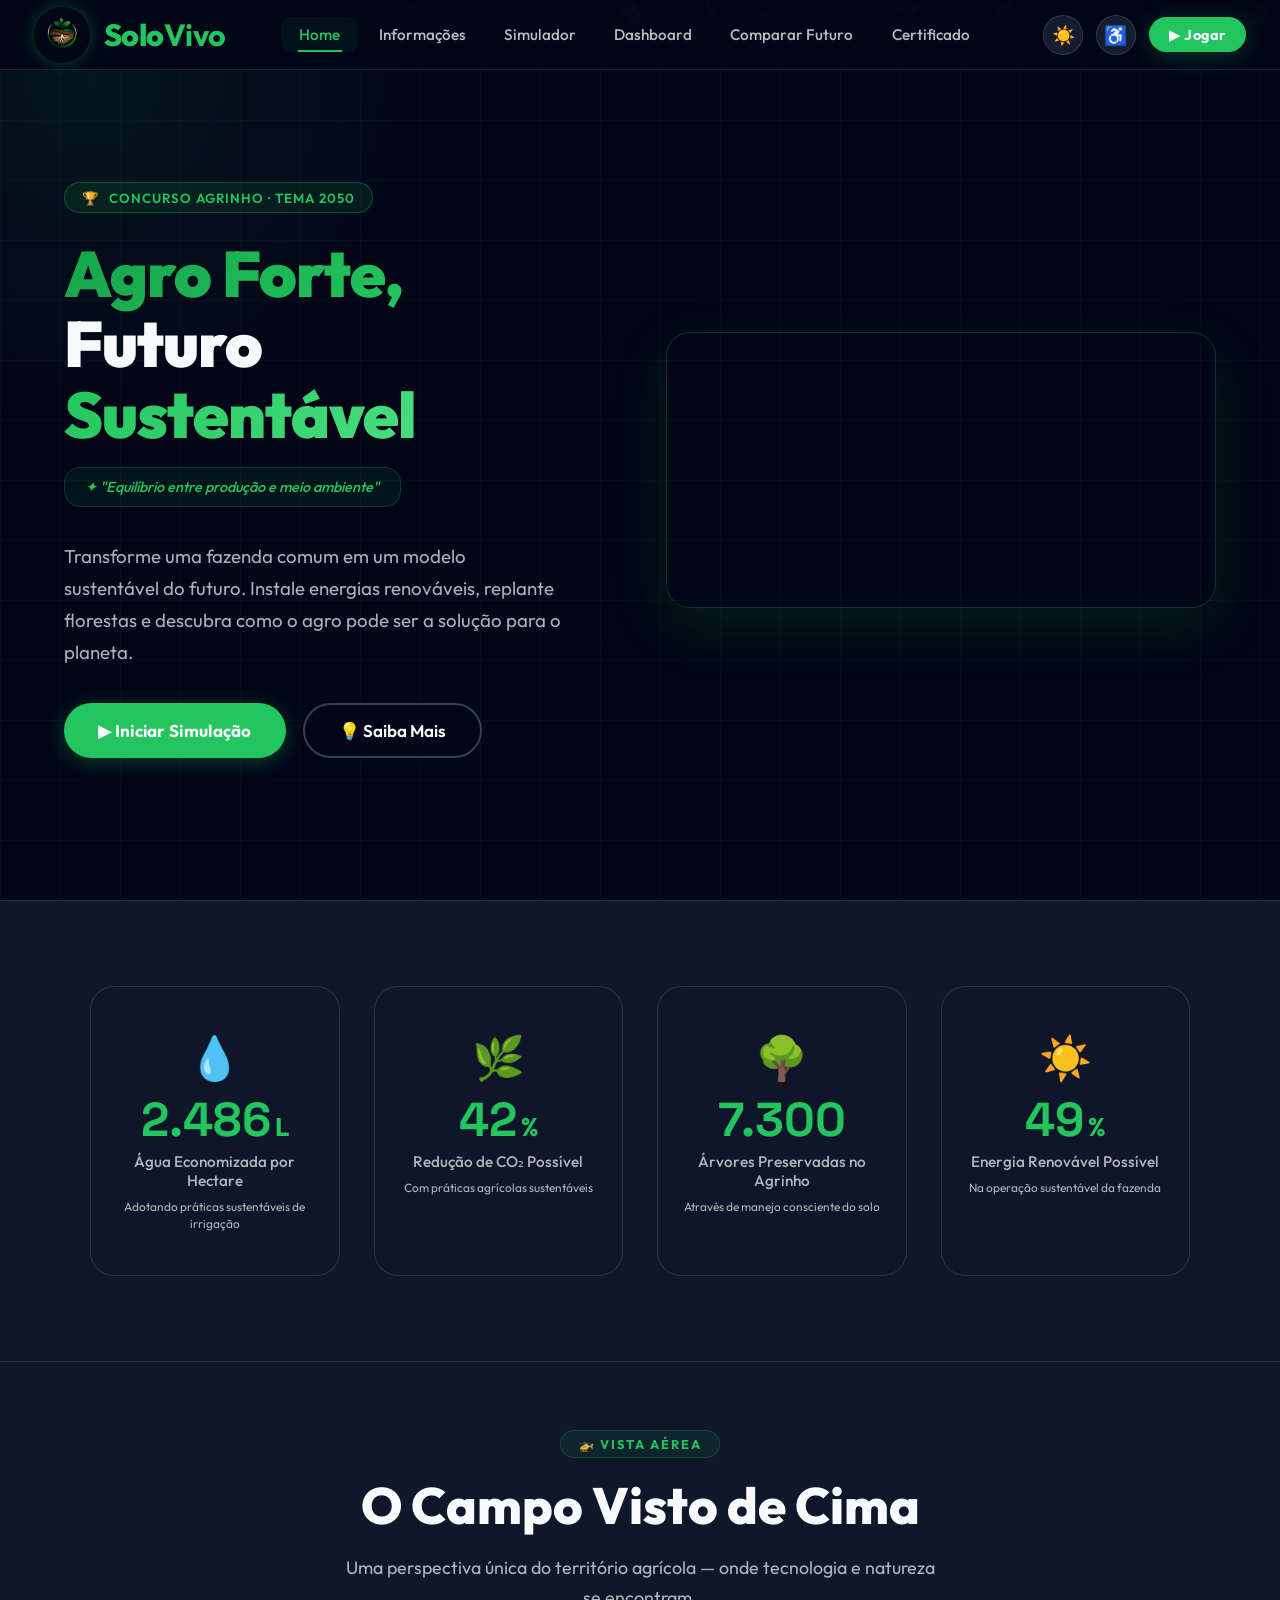
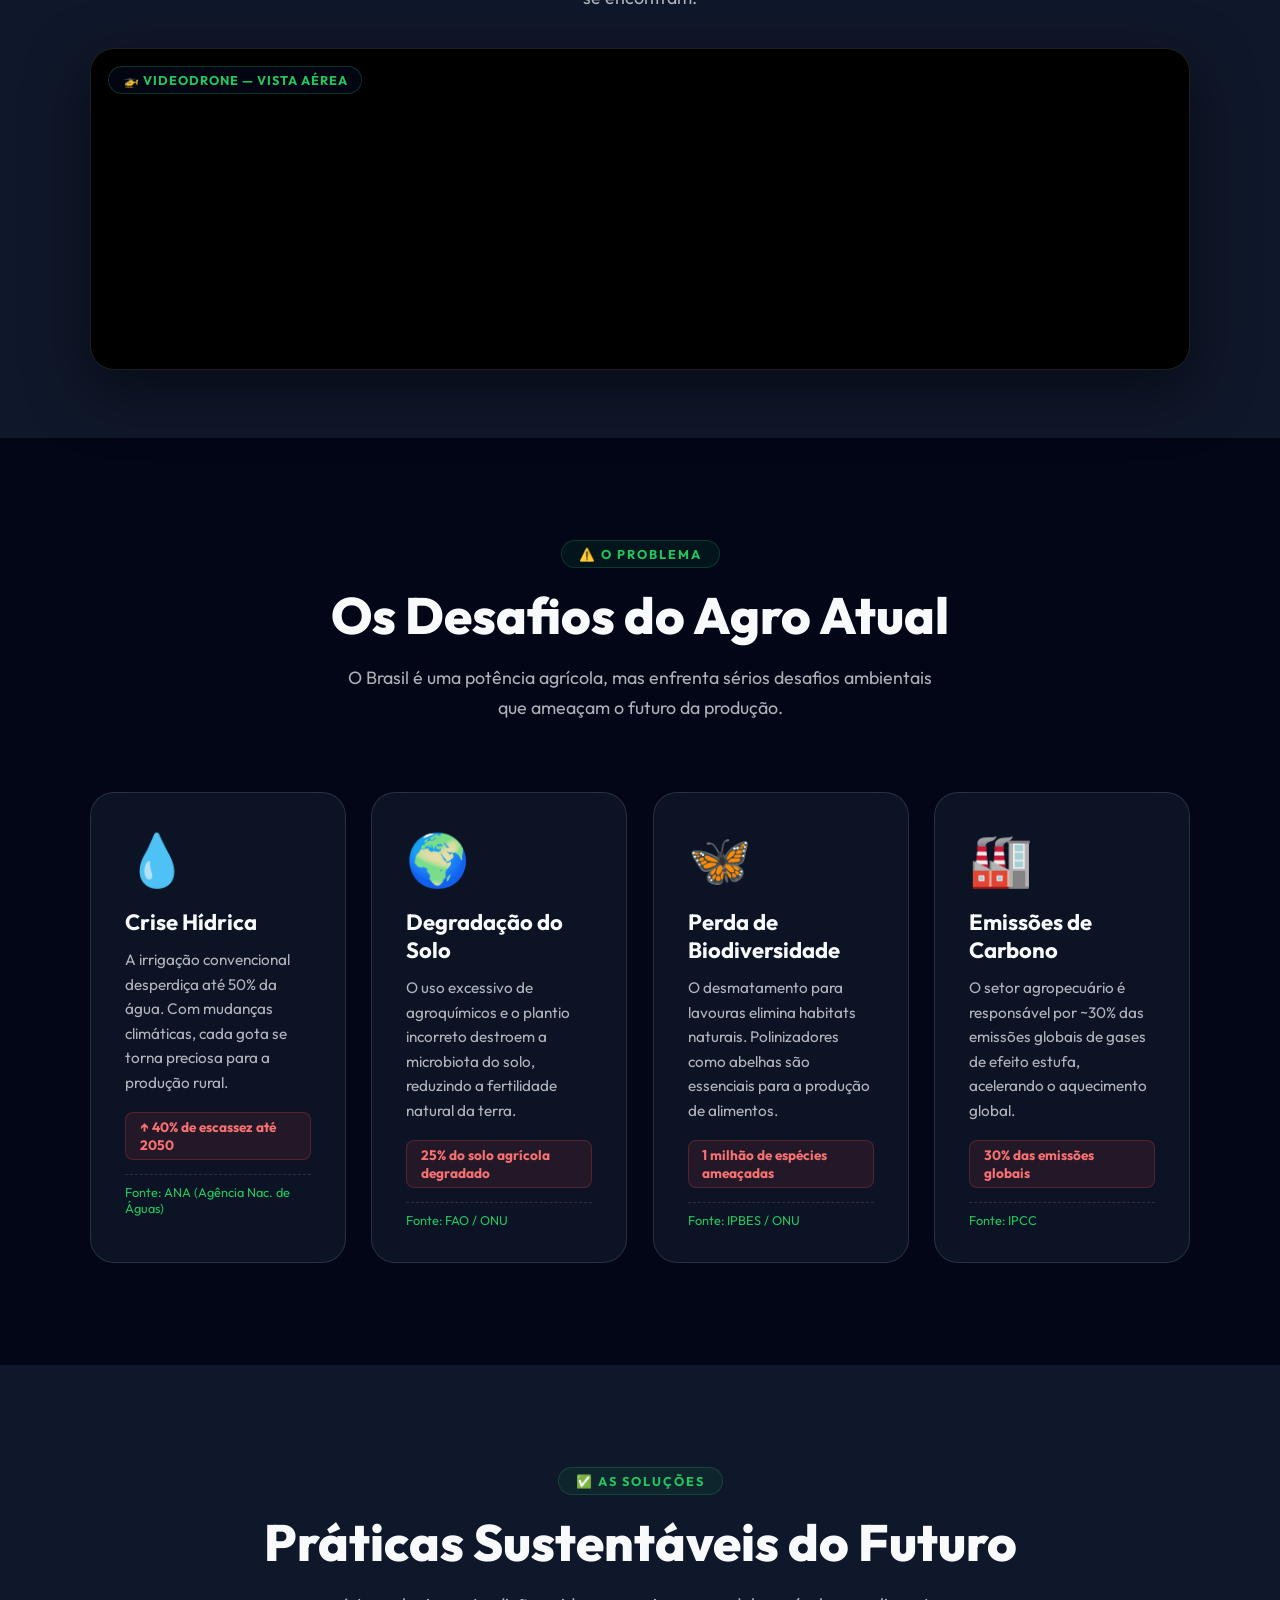
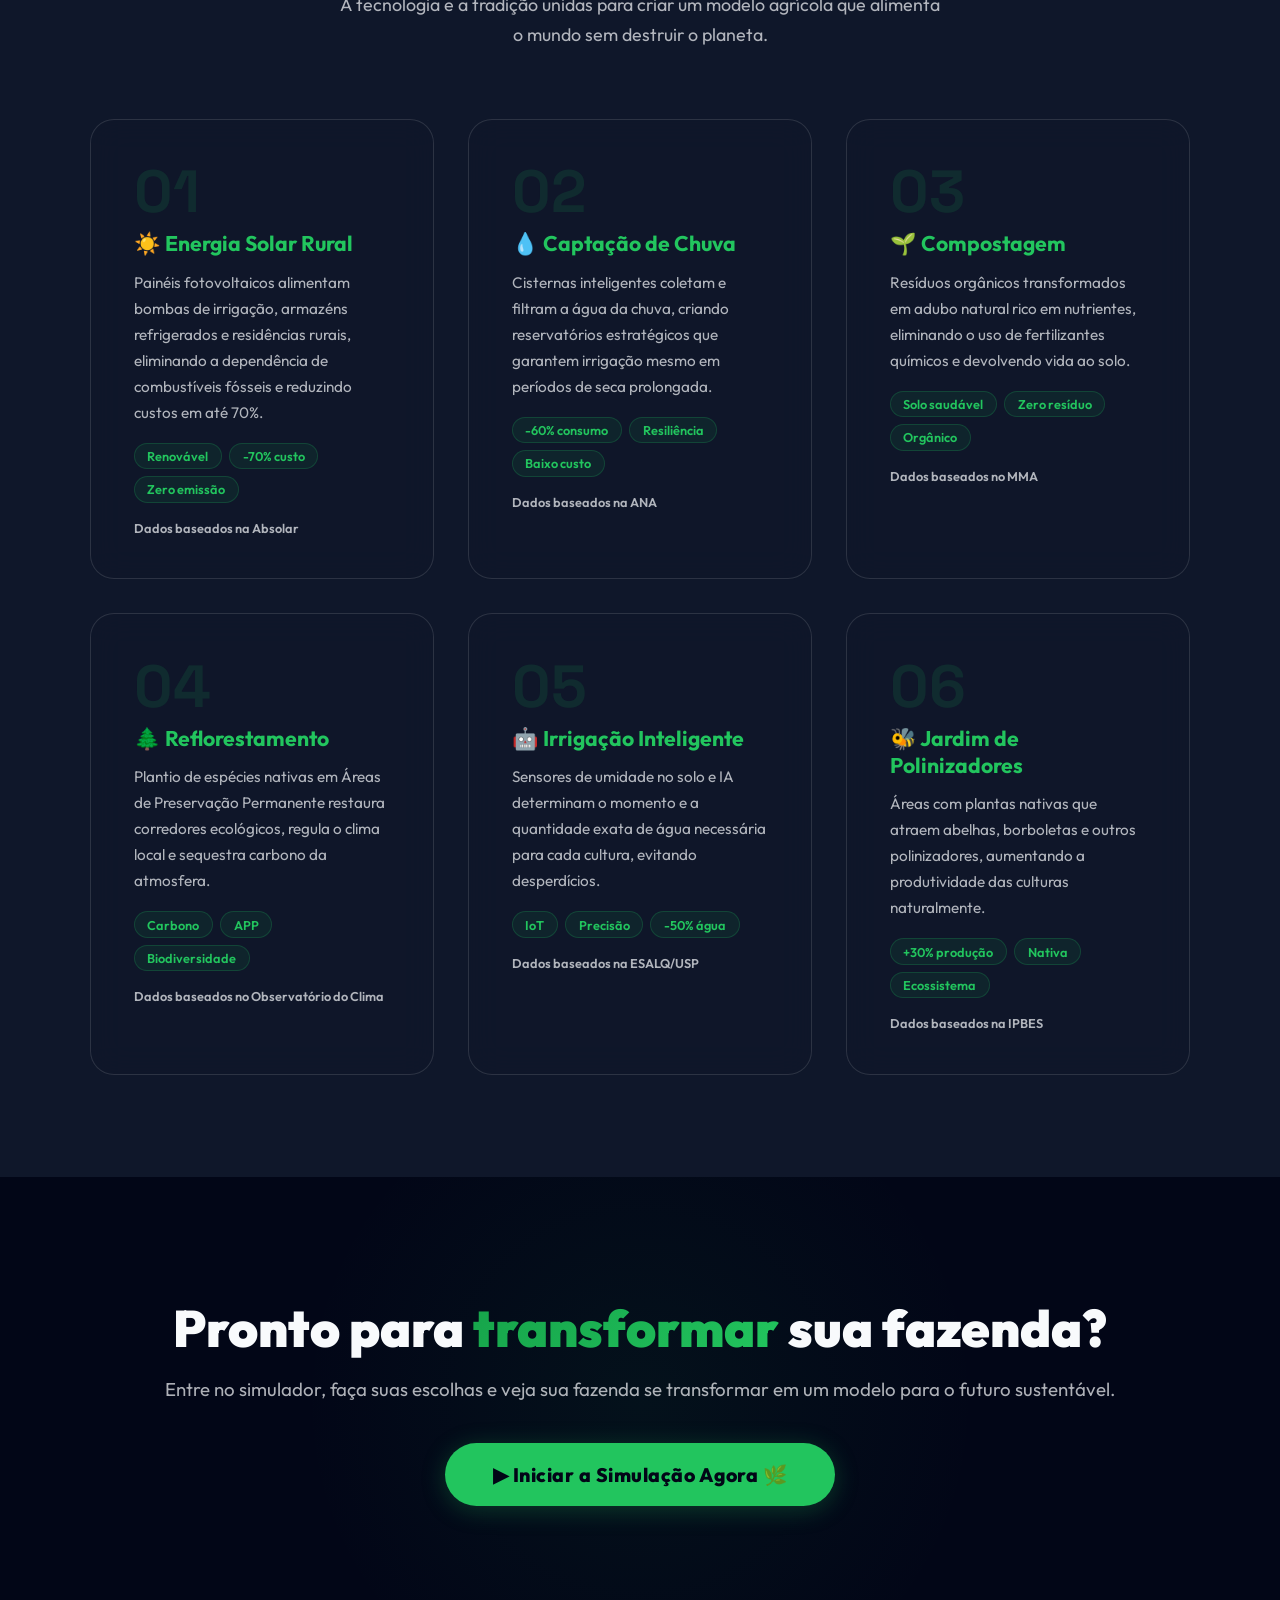
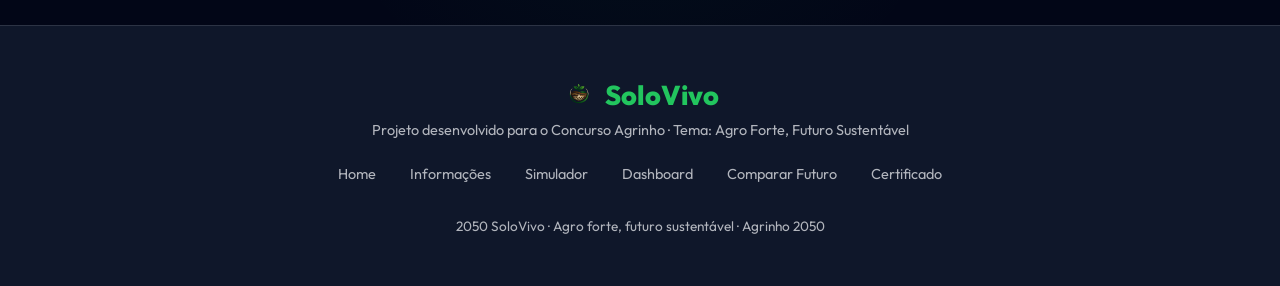
==== commit 486a116b: "index" ====
--- a/index.html
+++ b/index.html
@@ -55,7 +55,7 @@
       <span>Solo<strong class="logo-text-bold">Vivo</strong></span>
     </div>
       <ul class="navbar-menu" id="navMenu">
-        <li><a href="Index.html" class="active">Home</a></li>
+        <li><a href="index.html" class="active">Home</a></li>
         <li><a href="paginas/Informacoes.html">Informações</a></li>
         <li><a href="paginas/Simulador.html">Simulador</a></li>
         <li><a href="paginas/Dashboard.html">Dashboard</a></li>
@@ -375,7 +375,7 @@
     </div>
     <p class="footer-text">Projeto desenvolvido para o Concurso Agrinho · Tema: Agro Forte, Futuro Sustentável</p>
     <div class="footer-links">
-      <a href="Index.html">Home</a>
+      <a href="index.html">Home</a>
       <a href="paginas/Informacoes.html">Informações</a>
       <a href="paginas/Simulador.html">Simulador</a>
       <a href="paginas/Dashboard.html">Dashboard</a>
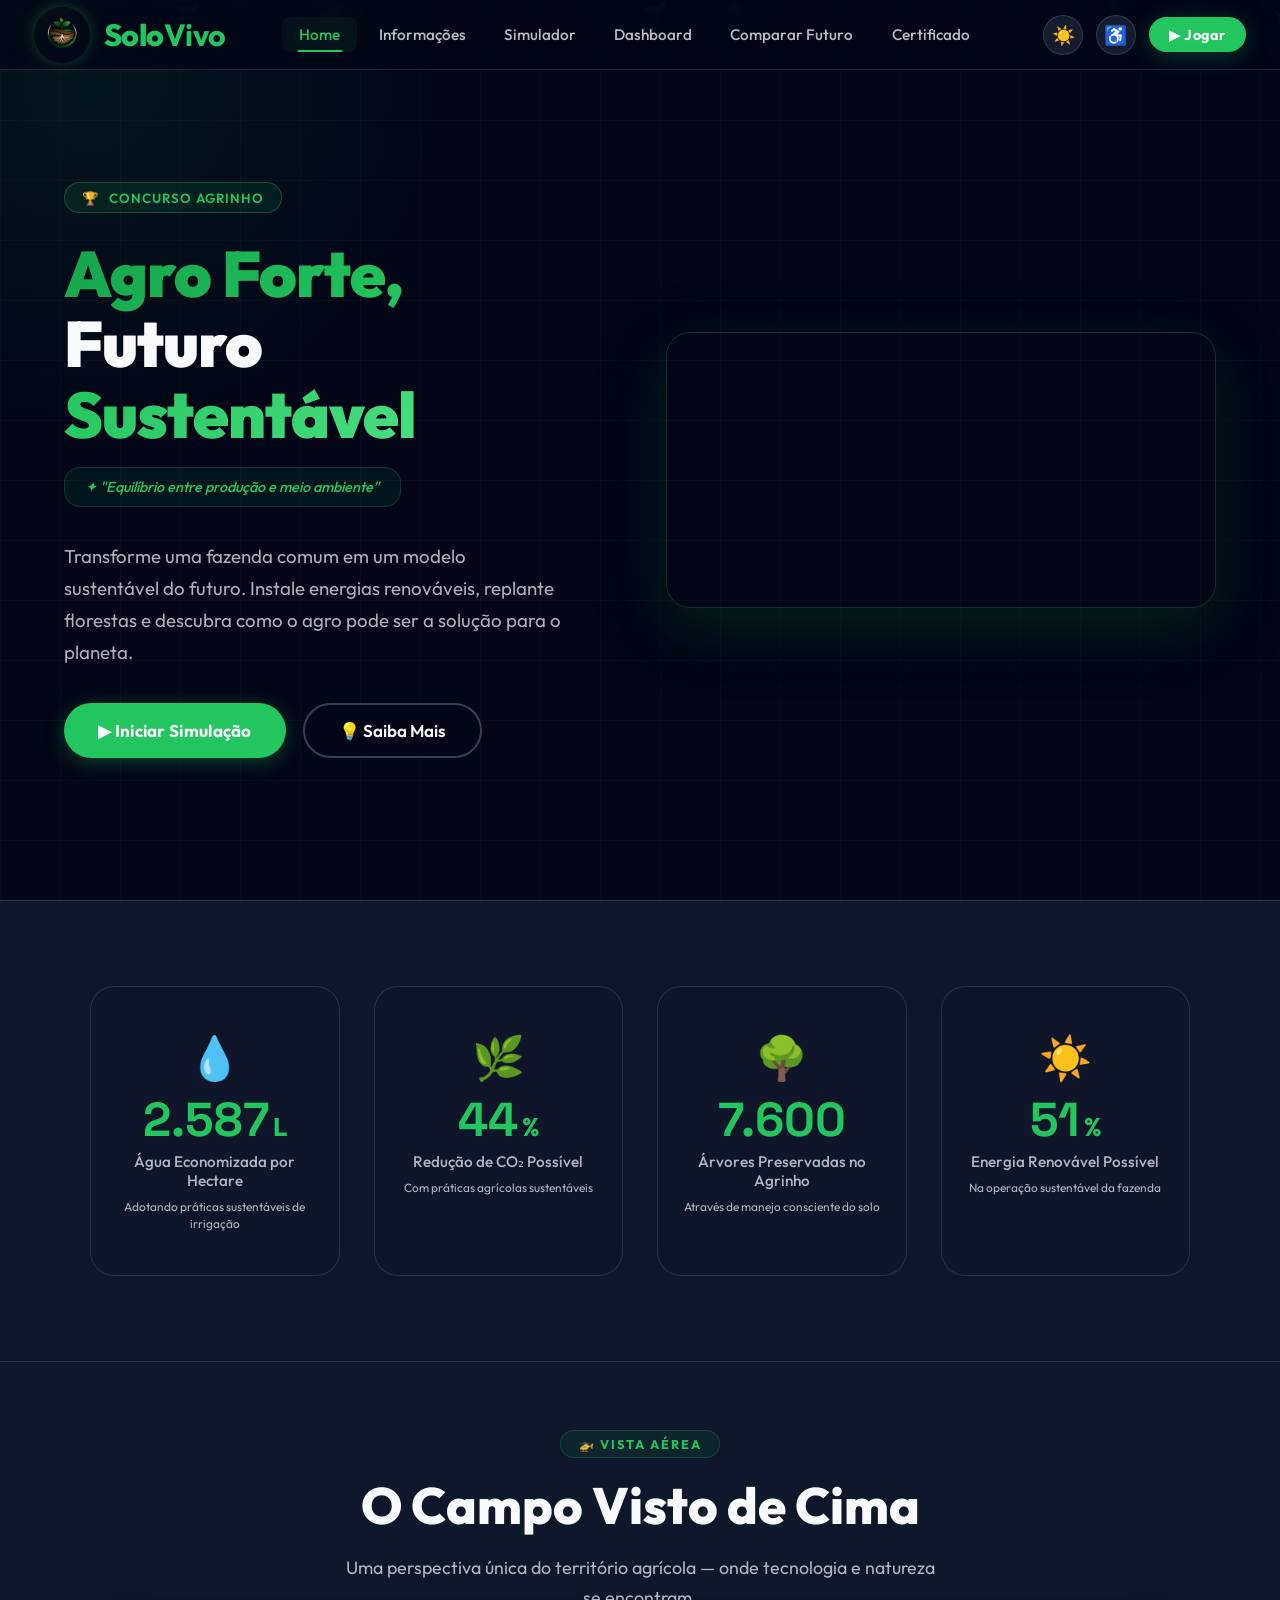
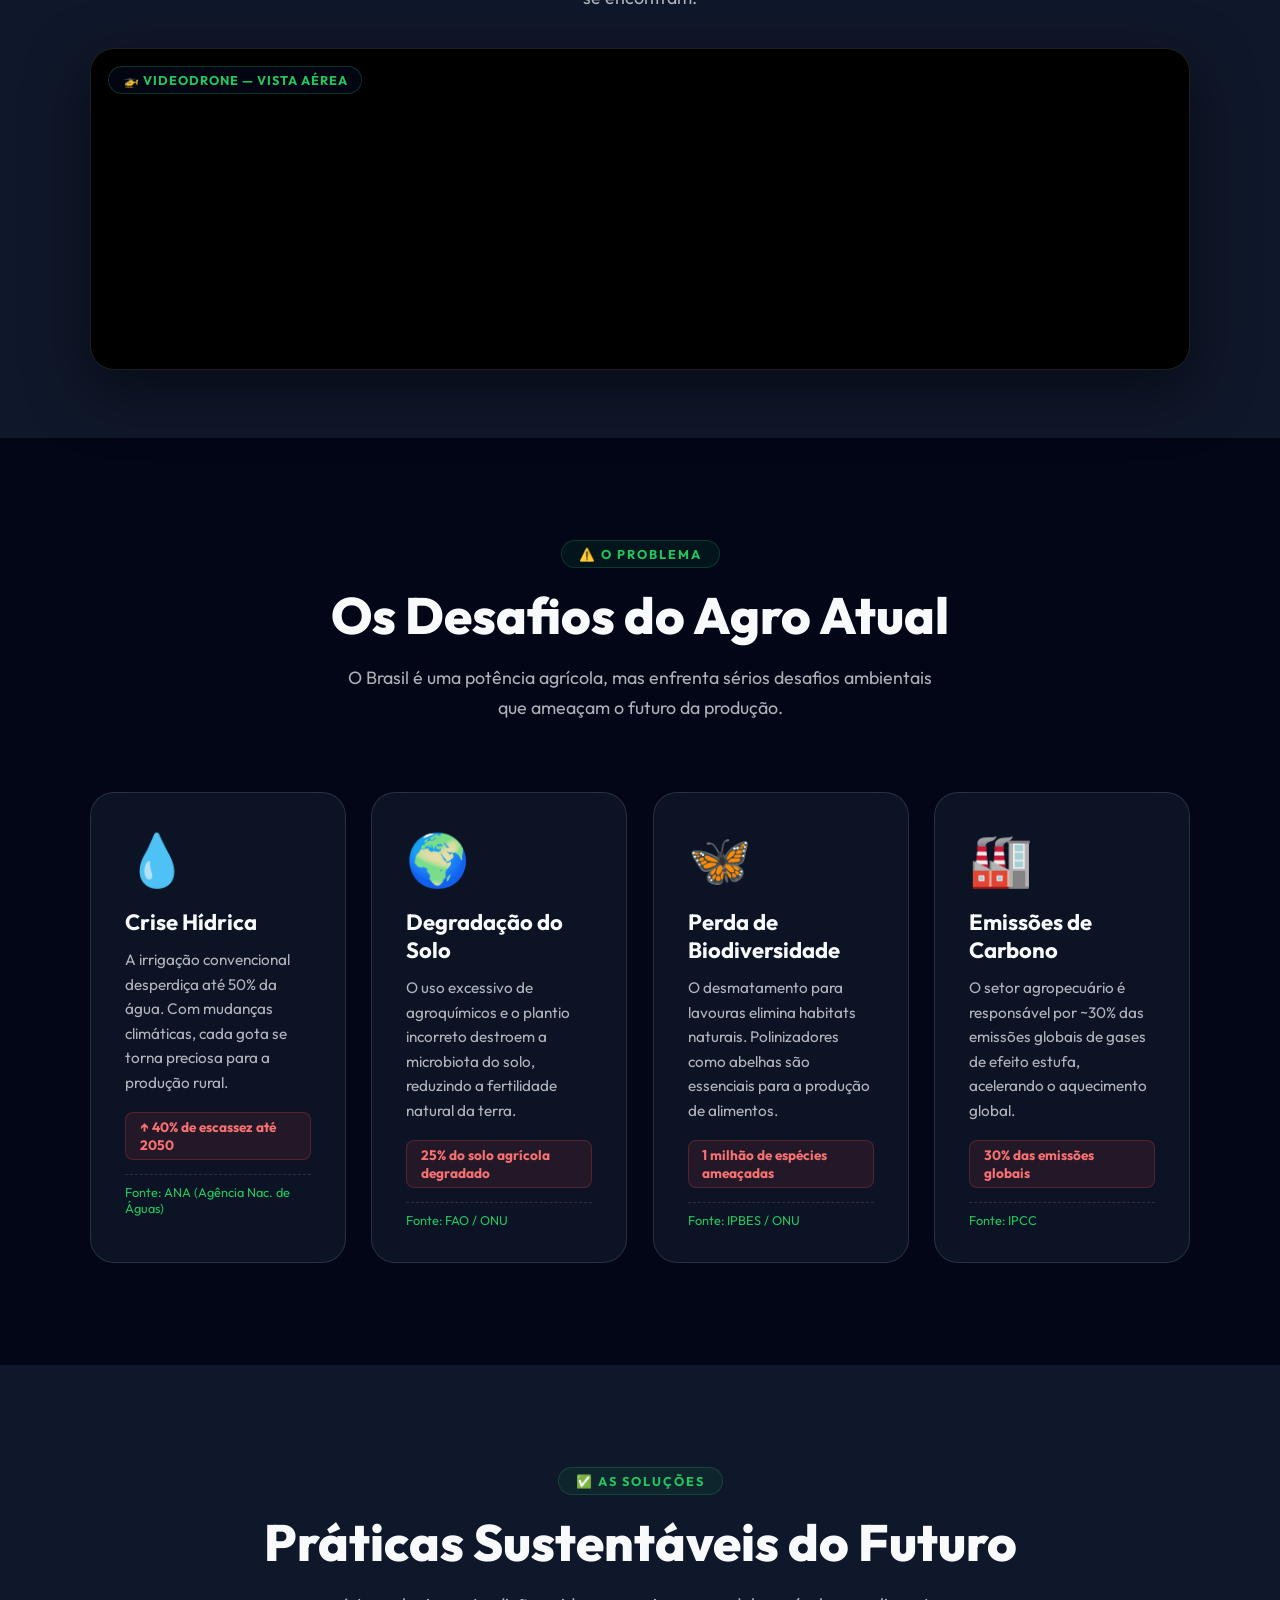
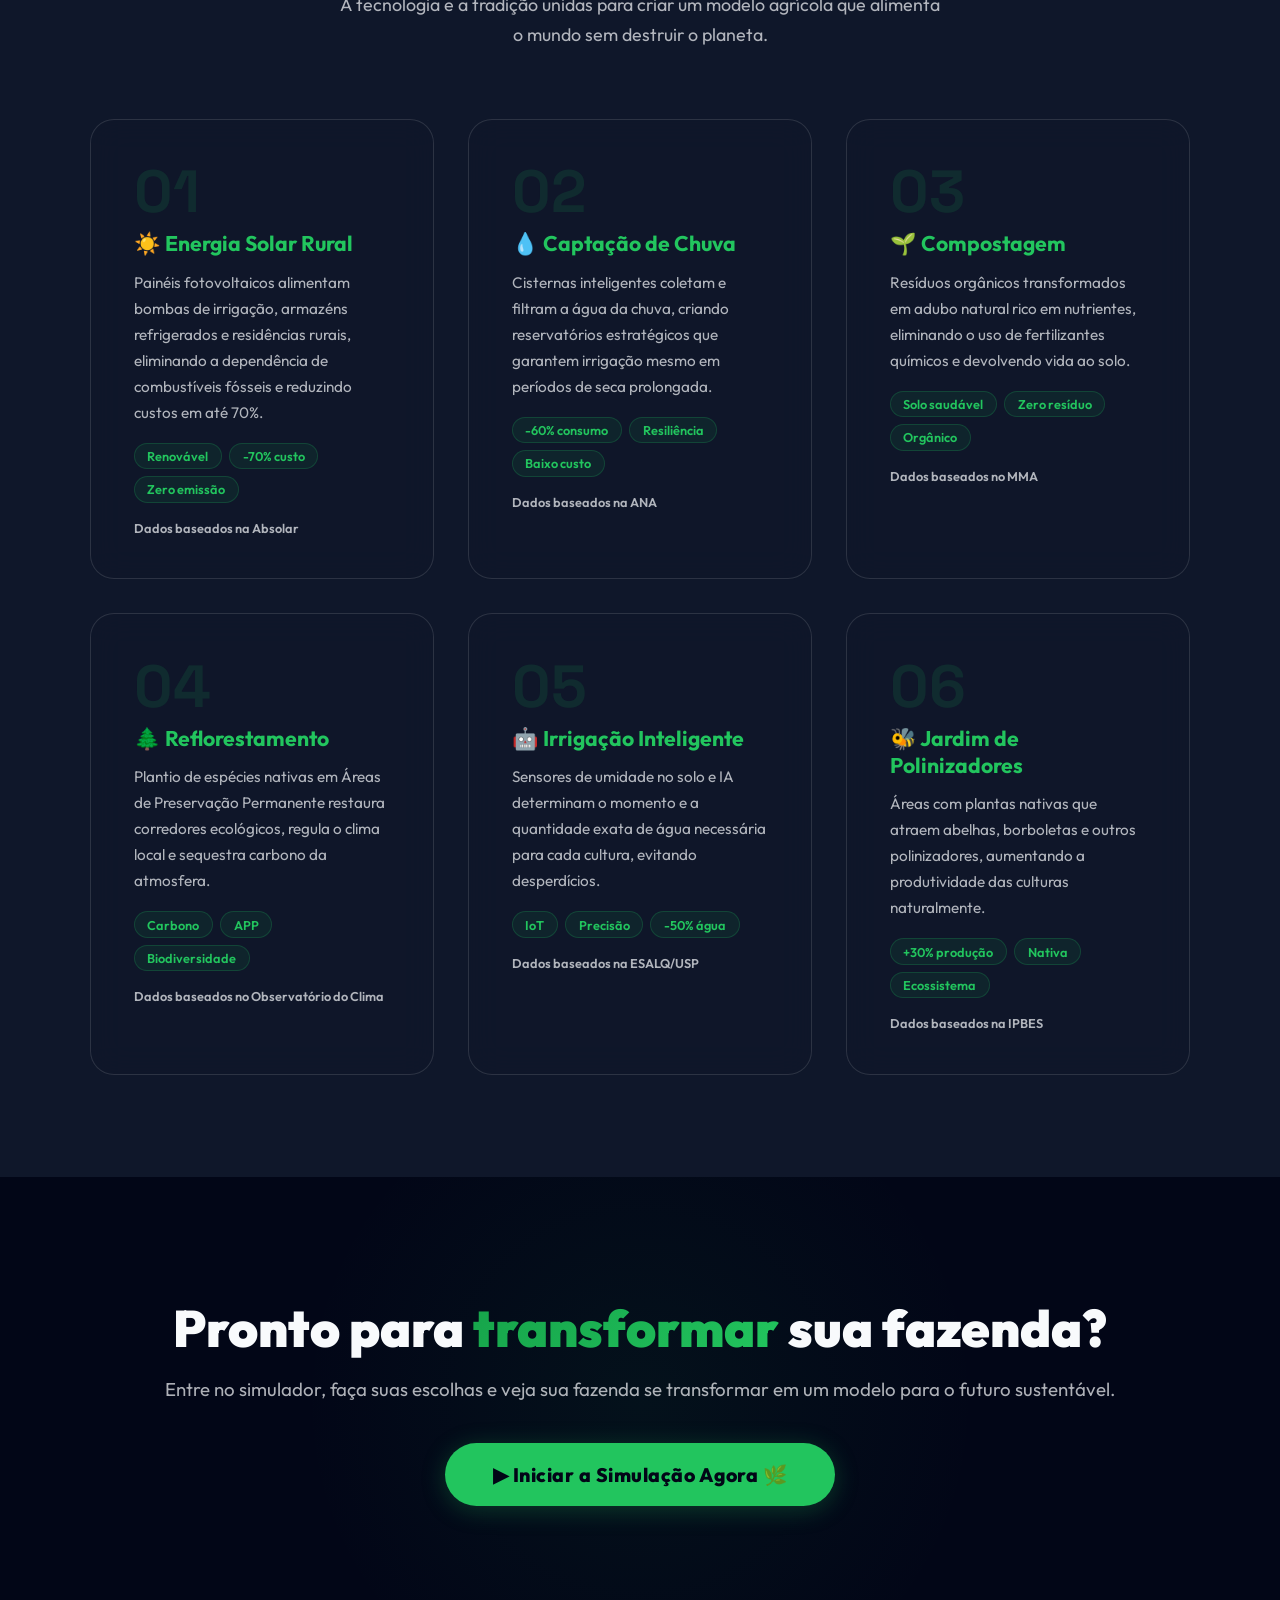
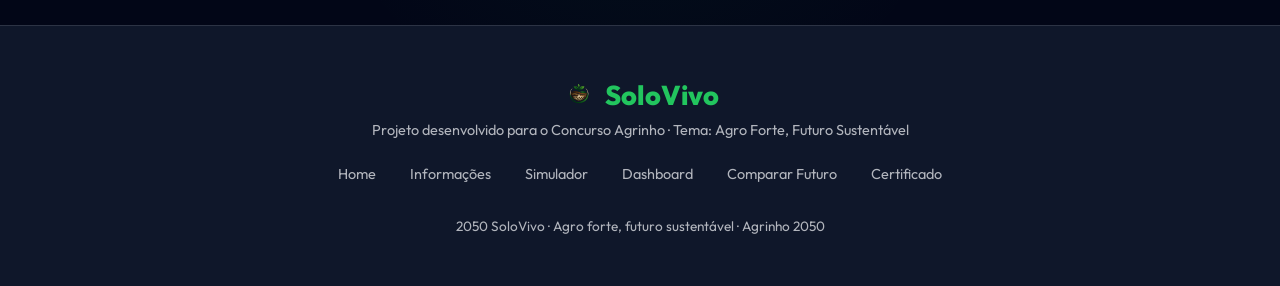
==== commit a57aea7d: "Scale" ====
--- a/index.html
+++ b/index.html
@@ -125,7 +125,7 @@
     <div class="hero-left reveal-left">
       <div class="hero-badge">
         <span>🏆</span>
-        <span>Concurso Agrinho · Tema 2050</span>
+        <span>Concurso Agrinho</span>
       </div>
       <h1 class="hero-title">
         <span class="highlight">Agro Forte,</span><br>
--- a/css/Style.css
+++ b/css/Style.css
@@ -1231,9 +1231,9 @@
   position: fixed;
   inset: 0;
   z-index: 9999;
-  background: radial-gradient(ellipse at 30% 20%, rgba(34,197,94,0.12) 0%, transparent 50%),
-              radial-gradient(ellipse at 80% 80%, rgba(56,189,248,0.08) 0%, transparent 50%),
-              #020617;
+  background: radial-gradient(ellipse at 30% 20%, rgba(34, 197, 94, 0.12) 0%, transparent 50%),
+    radial-gradient(ellipse at 80% 80%, rgba(56, 189, 248, 0.08) 0%, transparent 50%),
+    #020617;
   display: flex;
   flex-direction: column;
   align-items: center;
@@ -1264,20 +1264,72 @@
   user-select: none;
 }
 
-.lp:nth-child(1) { left: 8%;  animation-delay: 0s;    animation-duration: 7s; }
-.lp:nth-child(2) { left: 20%; animation-delay: 0.9s;  animation-duration: 9s; }
-.lp:nth-child(3) { left: 35%; animation-delay: 1.8s;  animation-duration: 6s; }
-.lp:nth-child(4) { left: 50%; animation-delay: 0.5s;  animation-duration: 8s; }
-.lp:nth-child(5) { left: 65%; animation-delay: 2.2s;  animation-duration: 7.5s; }
-.lp:nth-child(6) { left: 78%; animation-delay: 1.2s;  animation-duration: 6.5s; }
-.lp:nth-child(7) { left: 88%; animation-delay: 3s;    animation-duration: 8.5s; }
-.lp:nth-child(8) { left: 43%; animation-delay: 1.6s;  animation-duration: 9.5s; }
+.lp:nth-child(1) {
+  left: 8%;
+  animation-delay: 0s;
+  animation-duration: 7s;
+}
+
+.lp:nth-child(2) {
+  left: 20%;
+  animation-delay: 0.9s;
+  animation-duration: 9s;
+}
+
+.lp:nth-child(3) {
+  left: 35%;
+  animation-delay: 1.8s;
+  animation-duration: 6s;
+}
+
+.lp:nth-child(4) {
+  left: 50%;
+  animation-delay: 0.5s;
+  animation-duration: 8s;
+}
+
+.lp:nth-child(5) {
+  left: 65%;
+  animation-delay: 2.2s;
+  animation-duration: 7.5s;
+}
+
+.lp:nth-child(6) {
+  left: 78%;
+  animation-delay: 1.2s;
+  animation-duration: 6.5s;
+}
+
+.lp:nth-child(7) {
+  left: 88%;
+  animation-delay: 3s;
+  animation-duration: 8.5s;
+}
+
+.lp:nth-child(8) {
+  left: 43%;
+  animation-delay: 1.6s;
+  animation-duration: 9.5s;
+}
 
 @keyframes lpFloat {
-  0%   { transform: translateY(110vh) rotate(0deg);   opacity: 0; }
-  10%  { opacity: 0.7; }
-  90%  { opacity: 0.5; }
-  100% { transform: translateY(-20vh) rotate(30deg);  opacity: 0; }
+  0% {
+    transform: translateY(110vh) rotate(0deg);
+    opacity: 0;
+  }
+
+  10% {
+    opacity: 0.7;
+  }
+
+  90% {
+    opacity: 0.5;
+  }
+
+  100% {
+    transform: translateY(-20vh) rotate(30deg);
+    opacity: 0;
+  }
 }
 
 .loader-ring {
@@ -1296,9 +1348,9 @@
   border-radius: 50%;
   border: 3px solid transparent;
   border-top-color: var(--verde-destaque);
-  border-right-color: rgba(34,197,94,0.3);
+  border-right-color: rgba(34, 197, 94, 0.3);
   animation: loaderSpin 1.2s linear infinite;
-  box-shadow: 0 0 20px rgba(34,197,94,0.25);
+  box-shadow: 0 0 20px rgba(34, 197, 94, 0.25);
 }
 
 .loader-ring-inner::after {
@@ -1307,12 +1359,14 @@
   inset: 6px;
   border-radius: 50%;
   border: 2px solid transparent;
-  border-bottom-color: rgba(34,197,94,0.5);
+  border-bottom-color: rgba(34, 197, 94, 0.5);
   animation: loaderSpin 2s linear infinite reverse;
 }
 
 @keyframes loaderSpin {
-  to { transform: rotate(360deg); }
+  to {
+    transform: rotate(360deg);
+  }
 }
 
 .loader-logo {
@@ -1328,12 +1382,19 @@
   height: 100%;
   border-radius: 50%;
   object-fit: cover;
-  box-shadow: 0 0 24px rgba(34,197,94,0.5), 0 4px 16px rgba(0,0,0,0.4);
+  box-shadow: 0 0 24px rgba(34, 197, 94, 0.5), 0 4px 16px rgba(0, 0, 0, 0.4);
 }
 
 @keyframes loaderPulse {
-  0%, 100% { transform: scale(1); }
-  50%       { transform: scale(1.07); }
+
+  0%,
+  100% {
+    transform: scale(1);
+  }
+
+  50% {
+    transform: scale(1.07);
+  }
 }
 
 .loader-brand {
@@ -1351,12 +1412,12 @@
 
 .loader-brand-vivo {
   color: var(--verde-destaque);
-  text-shadow: 0 0 24px rgba(34,197,94,0.6);
+  text-shadow: 0 0 24px rgba(34, 197, 94, 0.6);
 }
 
 .loader-tagline {
   font-size: 0.78rem;
-  color: rgba(248,250,252,0.45);
+  color: rgba(248, 250, 252, 0.45);
   letter-spacing: 2px;
   text-transform: uppercase;
   font-weight: 500;
@@ -1364,14 +1425,21 @@
 }
 
 @keyframes loaderFadeUp {
-  from { opacity: 0; transform: translateY(12px); }
-  to   { opacity: 1; transform: translateY(0); }
+  from {
+    opacity: 0;
+    transform: translateY(12px);
+  }
+
+  to {
+    opacity: 1;
+    transform: translateY(0);
+  }
 }
 
 .loader-bar {
   width: 160px;
   height: 2px;
-  background: rgba(255,255,255,0.07);
+  background: rgba(255, 255, 255, 0.07);
   border-radius: 2px;
   overflow: hidden;
   position: relative;
@@ -1380,17 +1448,24 @@
 
 .loader-fill {
   position: absolute;
-  top: 0; left: 0; bottom: 0;
+  top: 0;
+  left: 0;
+  bottom: 0;
   width: 40%;
-  background: linear-gradient(90deg, transparent, var(--verde-destaque), rgba(34,197,94,0.4));
+  background: linear-gradient(90deg, transparent, var(--verde-destaque), rgba(34, 197, 94, 0.4));
   border-radius: 2px;
   animation: loaderSweep 1.6s cubic-bezier(0.4, 0, 0.2, 1) infinite;
-  box-shadow: 0 0 10px rgba(34,197,94,0.7);
+  box-shadow: 0 0 10px rgba(34, 197, 94, 0.7);
 }
 
 @keyframes loaderSweep {
-  0%   { transform: translateX(-200%); }
-  100% { transform: translateX(400%); }
+  0% {
+    transform: translateX(-200%);
+  }
+
+  100% {
+    transform: translateX(400%);
+  }
 }
 
 .loader-dots {
@@ -1404,26 +1479,41 @@
   width: 5px;
   height: 5px;
   border-radius: 50%;
-  background: rgba(34,197,94,0.6);
+  background: rgba(34, 197, 94, 0.6);
   animation: loaderDot 1.2s ease-in-out infinite;
 }
 
-.loader-dots span:nth-child(2) { animation-delay: 0.2s; }
-.loader-dots span:nth-child(3) { animation-delay: 0.4s; }
+.loader-dots span:nth-child(2) {
+  animation-delay: 0.2s;
+}
+
+.loader-dots span:nth-child(3) {
+  animation-delay: 0.4s;
+}
 
 @keyframes loaderDot {
-  0%, 80%, 100% { transform: scale(0.6); opacity: 0.4; }
-  40%           { transform: scale(1.2); opacity: 1; }
+
+  0%,
+  80%,
+  100% {
+    transform: scale(0.6);
+    opacity: 0.4;
+  }
+
+  40% {
+    transform: scale(1.2);
+    opacity: 1;
+  }
 }
 
 [data-theme="light"] .loader-screen {
-  background: radial-gradient(ellipse at 30% 20%, rgba(34,197,94,0.15) 0%, transparent 50%),
-              radial-gradient(ellipse at 80% 80%, rgba(56,189,248,0.1) 0%, transparent 50%),
-              #F1F5F9;
+  background: radial-gradient(ellipse at 30% 20%, rgba(34, 197, 94, 0.15) 0%, transparent 50%),
+    radial-gradient(ellipse at 80% 80%, rgba(56, 189, 248, 0.1) 0%, transparent 50%),
+    #F1F5F9;
 }
 
 [data-theme="light"] .loader-bar {
-  background: rgba(15,23,42,0.08);
+  background: rgba(15, 23, 42, 0.08);
 }
 
 [data-theme="light"] .loader-brand-solo {
@@ -1431,15 +1521,15 @@
 }
 
 [data-theme="light"] .loader-tagline {
-  color: rgba(15,23,42,0.45);
+  color: rgba(15, 23, 42, 0.45);
 }
 
 [data-theme="light"] .loader-dots span {
-  background: rgba(22,163,74,0.7);
+  background: rgba(22, 163, 74, 0.7);
 }
 
 [data-theme="light"] .loader-logo img {
-  box-shadow: 0 0 24px rgba(34,197,94,0.4), 0 4px 16px rgba(0,0,0,0.1);
+  box-shadow: 0 0 24px rgba(34, 197, 94, 0.4), 0 4px 16px rgba(0, 0, 0, 0.1);
 }
 
 .video-highlight-section {
@@ -1642,7 +1732,7 @@
 }
 
 
-
+/* ALTO CONTRASTE - TEMA ESCURO (Padrão) */
 [data-theme="dark"][data-a11y="high-contrast"],
 [data-a11y="high-contrast"] {
   --bg-primary: #000000 !important;
@@ -1674,7 +1764,7 @@
   --shadow-green: none !important;
 }
 
-
+/* ALTO CONTRASTE - TEMA CLARO */
 [data-theme="light"][data-a11y="high-contrast"] {
   --bg-primary: #ffffff !important;
   --bg-secondary: #ffffff !important;
@@ -1700,7 +1790,7 @@
   --grad-subtle: #ffffff !important;
 }
 
-
+/* Regras Globais de Alto Contraste */
 [data-a11y="high-contrast"] * {
   backdrop-filter: none !important;
   -webkit-backdrop-filter: none !important;
@@ -1713,7 +1803,7 @@
   outline-offset: 4px !important;
 }
 
-
+/* Bordas mais espessas para cards e painéis */
 [data-a11y="high-contrast"] .info-card,
 [data-a11y="high-contrast"] .sim-edu-feature,
 [data-a11y="high-contrast"] .sim-edu-wrapper,
@@ -1733,7 +1823,7 @@
   background: var(--bg-primary) !important;
 }
 
-
+/* Correção de números e ícones em destaque */
 [data-a11y="high-contrast"] .step-number,
 [data-a11y="high-contrast"] .solution-num,
 [data-a11y="high-contrast"] .dash-icon,
@@ -1745,7 +1835,7 @@
   border: 3px solid var(--border-color) !important;
 }
 
-
+/* Correção de botões baseada no tema ativo */
 [data-a11y="high-contrast"] button,
 [data-a11y="high-contrast"] .btn-primary,
 [data-a11y="high-contrast"] .btn-nav-cta,
@@ -1810,7 +1900,6 @@
   text-decoration: none !important;
 }
 
-/* Remoção absoluta de gradientes e text-fill em todos os cabeçalhos */
 [data-a11y="high-contrast"] h1,
 [data-a11y="high-contrast"] h2,
 [data-a11y="high-contrast"] h3,
@@ -1826,7 +1915,7 @@
 [data-a11y="high-contrast"] .sim-edu-title {
   background: none !important;
   -webkit-text-fill-color: currentColor !important;
-  text-fill-color: currentColor !important;
+
   color: var(--verde-destaque) !important;
 }
 
@@ -2189,11 +2278,13 @@
 .info-header::after {
   content: '';
   position: absolute;
-  top: 0; left: 50%;
+  top: 0;
+  left: 50%;
   transform: translateX(-50%);
-  width: 100%; max-width: 1200px;
+  width: 100%;
+  max-width: 1200px;
   height: 200px;
-  background: radial-gradient(ellipse at top, rgba(34,197,94,0.15), transparent 70%);
+  background: radial-gradient(ellipse at top, rgba(34, 197, 94, 0.15), transparent 70%);
   pointer-events: none;
 }
 
@@ -2244,7 +2335,9 @@
 .info-card::before {
   content: '';
   position: absolute;
-  top: 0; left: 0; right: 0;
+  top: 0;
+  left: 0;
+  right: 0;
   height: 4px;
   background: var(--grad-green);
   opacity: 0;
@@ -2270,16 +2363,17 @@
   display: flex;
   align-items: center;
   justify-content: center;
-  width: 80px; height: 80px;
+  width: 80px;
+  height: 80px;
   background: var(--bg-glass);
   border-radius: 50%;
-  box-shadow: inset 0 0 20px rgba(34,197,94,0.1);
+  box-shadow: inset 0 0 20px rgba(34, 197, 94, 0.1);
   transition: transform 0.5s cubic-bezier(0.4, 0, 0.2, 1);
 }
 
 .info-card:hover .info-card-icon {
   transform: scale(1.1) rotate(-5deg);
-  background: rgba(34,197,94,0.15);
+  background: rgba(34, 197, 94, 0.15);
 }
 
 .info-card-title {
@@ -2314,13 +2408,18 @@
 }
 
 [data-theme="light"] .info-card {
-  background: rgba(255,255,255,0.9);
-  border-color: rgba(15,23,42,0.08);
-  box-shadow: 0 10px 40px rgba(0,0,0,0.05);
-}
-
-[data-theme="light"] .info-card-title { color: #0F172A; }
-[data-theme="light"] .info-card-text { color: #475569; }
+  background: rgba(255, 255, 255, 0.9);
+  border-color: rgba(15, 23, 42, 0.08);
+  box-shadow: 0 10px 40px rgba(0, 0, 0, 0.05);
+}
+
+[data-theme="light"] .info-card-title {
+  color: #0F172A;
+}
+
+[data-theme="light"] .info-card-text {
+  color: #475569;
+}
 
 .sim-edu-panel {
   padding: 5rem 5%;
@@ -2345,9 +2444,11 @@
 .sim-edu-wrapper::before {
   content: '';
   position: absolute;
-  top: -50%; left: -50%;
-  width: 200%; height: 200%;
-  background: radial-gradient(circle at center, rgba(34,197,94,0.05) 0%, transparent 60%);
+  top: -50%;
+  left: -50%;
+  width: 200%;
+  height: 200%;
+  background: radial-gradient(circle at center, rgba(34, 197, 94, 0.05) 0%, transparent 60%);
   pointer-events: none;
 }
 
@@ -2398,12 +2499,13 @@
 .sim-edu-feature:hover {
   transform: translateY(-5px);
   border-color: var(--verde-destaque);
-  box-shadow: 0 10px 30px rgba(0,0,0,0.2);
+  box-shadow: 0 10px 30px rgba(0, 0, 0, 0.2);
 }
 
 .sim-edu-icon {
   font-size: 2rem;
-  width: 60px; height: 60px;
+  width: 60px;
+  height: 60px;
   display: flex;
   align-items: center;
   justify-content: center;
@@ -2411,10 +2513,25 @@
   margin-bottom: 0.5rem;
 }
 
-.icon-blue-bg { background: rgba(56,189,248,0.1); border: 1px solid rgba(56,189,248,0.3); }
-.icon-gold-bg { background: rgba(250,204,21,0.1); border: 1px solid rgba(250,204,21,0.3); }
-.icon-green-bg { background: rgba(34,197,94,0.1); border: 1px solid rgba(34,197,94,0.3); }
-.icon-emerald-bg { background: rgba(16,185,129,0.1); border: 1px solid rgba(16,185,129,0.3); }
+.icon-blue-bg {
+  background: rgba(56, 189, 248, 0.1);
+  border: 1px solid rgba(56, 189, 248, 0.3);
+}
+
+.icon-gold-bg {
+  background: rgba(250, 204, 21, 0.1);
+  border: 1px solid rgba(250, 204, 21, 0.3);
+}
+
+.icon-green-bg {
+  background: rgba(34, 197, 94, 0.1);
+  border: 1px solid rgba(34, 197, 94, 0.3);
+}
+
+.icon-emerald-bg {
+  background: rgba(16, 185, 129, 0.1);
+  border: 1px solid rgba(16, 185, 129, 0.3);
+}
 
 .sim-edu-feature h4 {
   font-size: 1.2rem;
@@ -2446,14 +2563,21 @@
 }
 
 [data-theme="light"] .sim-edu-wrapper {
-  background: rgba(255,255,255,0.95);
-  box-shadow: 0 20px 60px rgba(0,0,0,0.08);
-}
+  background: rgba(255, 255, 255, 0.95);
+  box-shadow: 0 20px 60px rgba(0, 0, 0, 0.08);
+}
+
 [data-theme="light"] .sim-edu-feature {
   background: #F8FAFC;
 }
+
 [data-theme="light"] .sim-edu-title,
 [data-theme="light"] .sim-edu-footer p,
-[data-theme="light"] .sim-edu-feature h4 { color: #0F172A; }
+[data-theme="light"] .sim-edu-feature h4 {
+  color: #0F172A;
+}
+
 [data-theme="light"] .sim-edu-desc,
-[data-theme="light"] .sim-edu-feature p { color: #475569; }+[data-theme="light"] .sim-edu-feature p {
+  color: #475569;
+}
